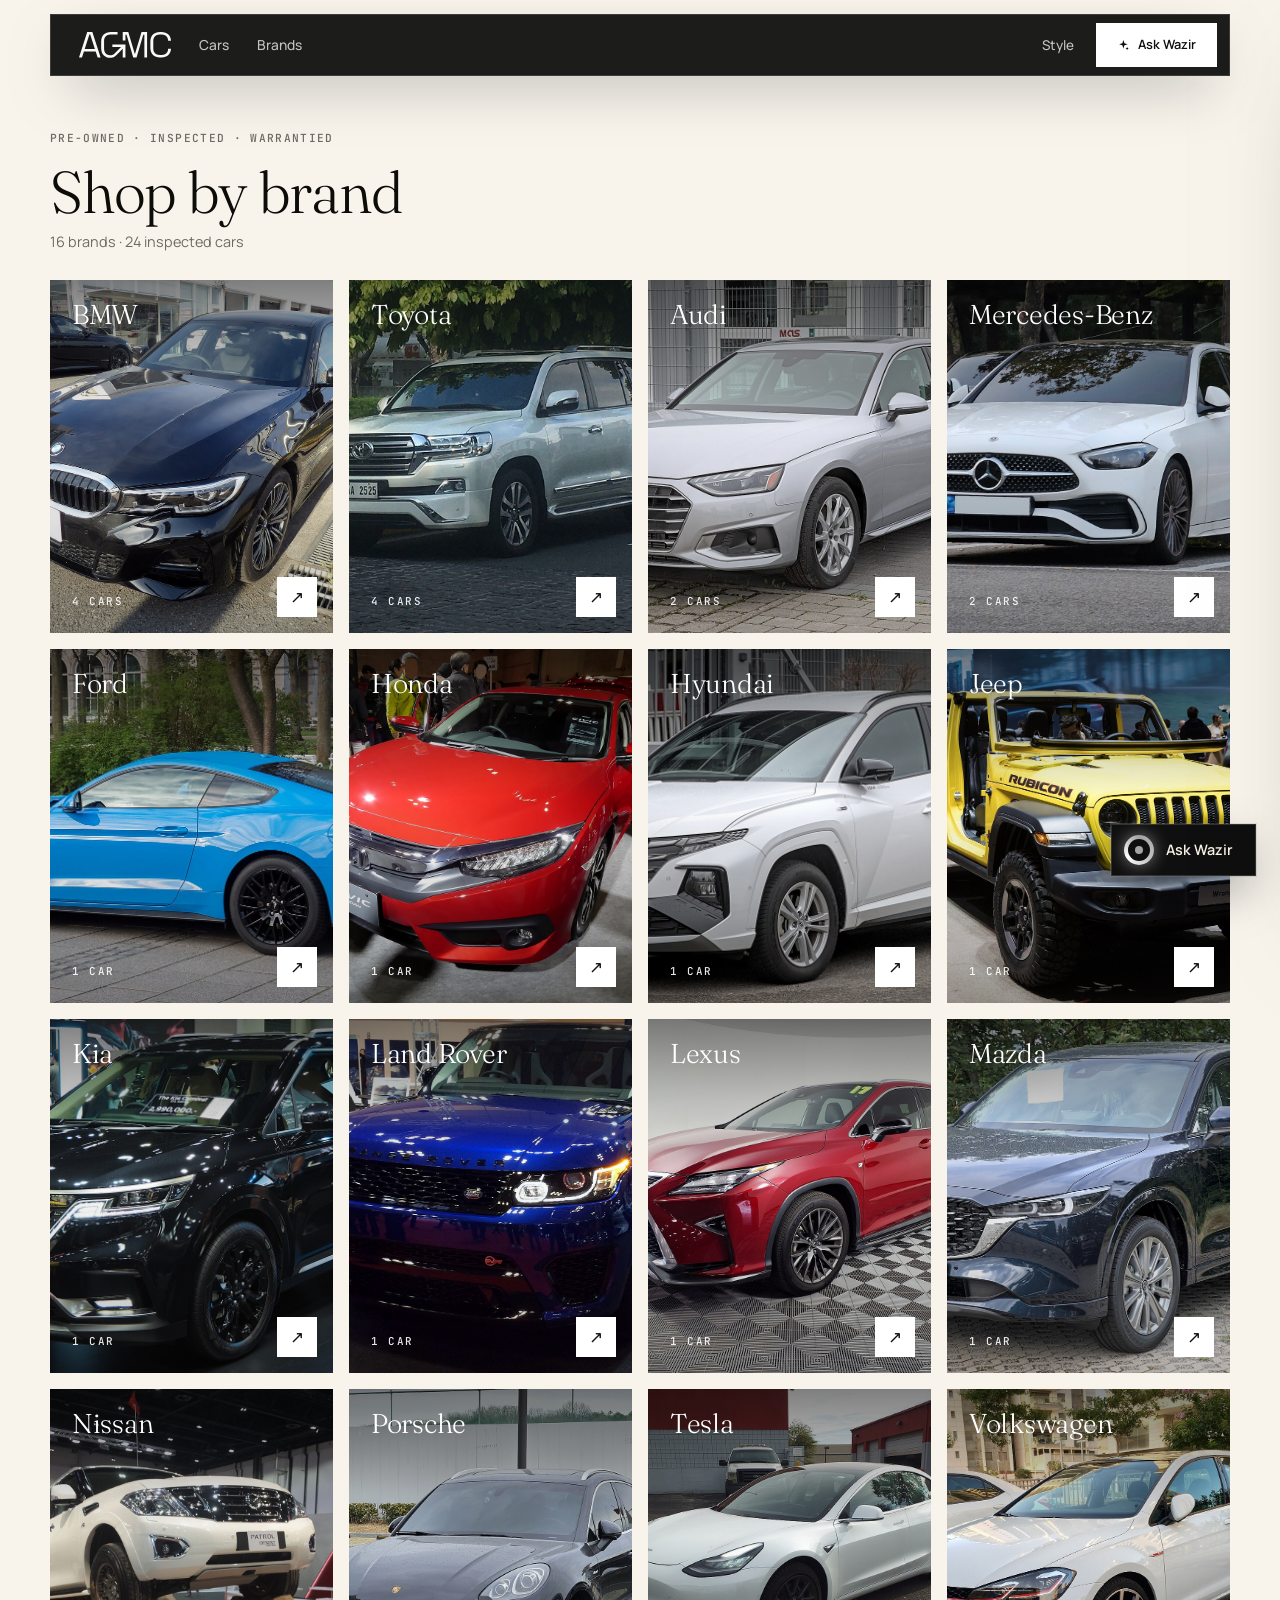
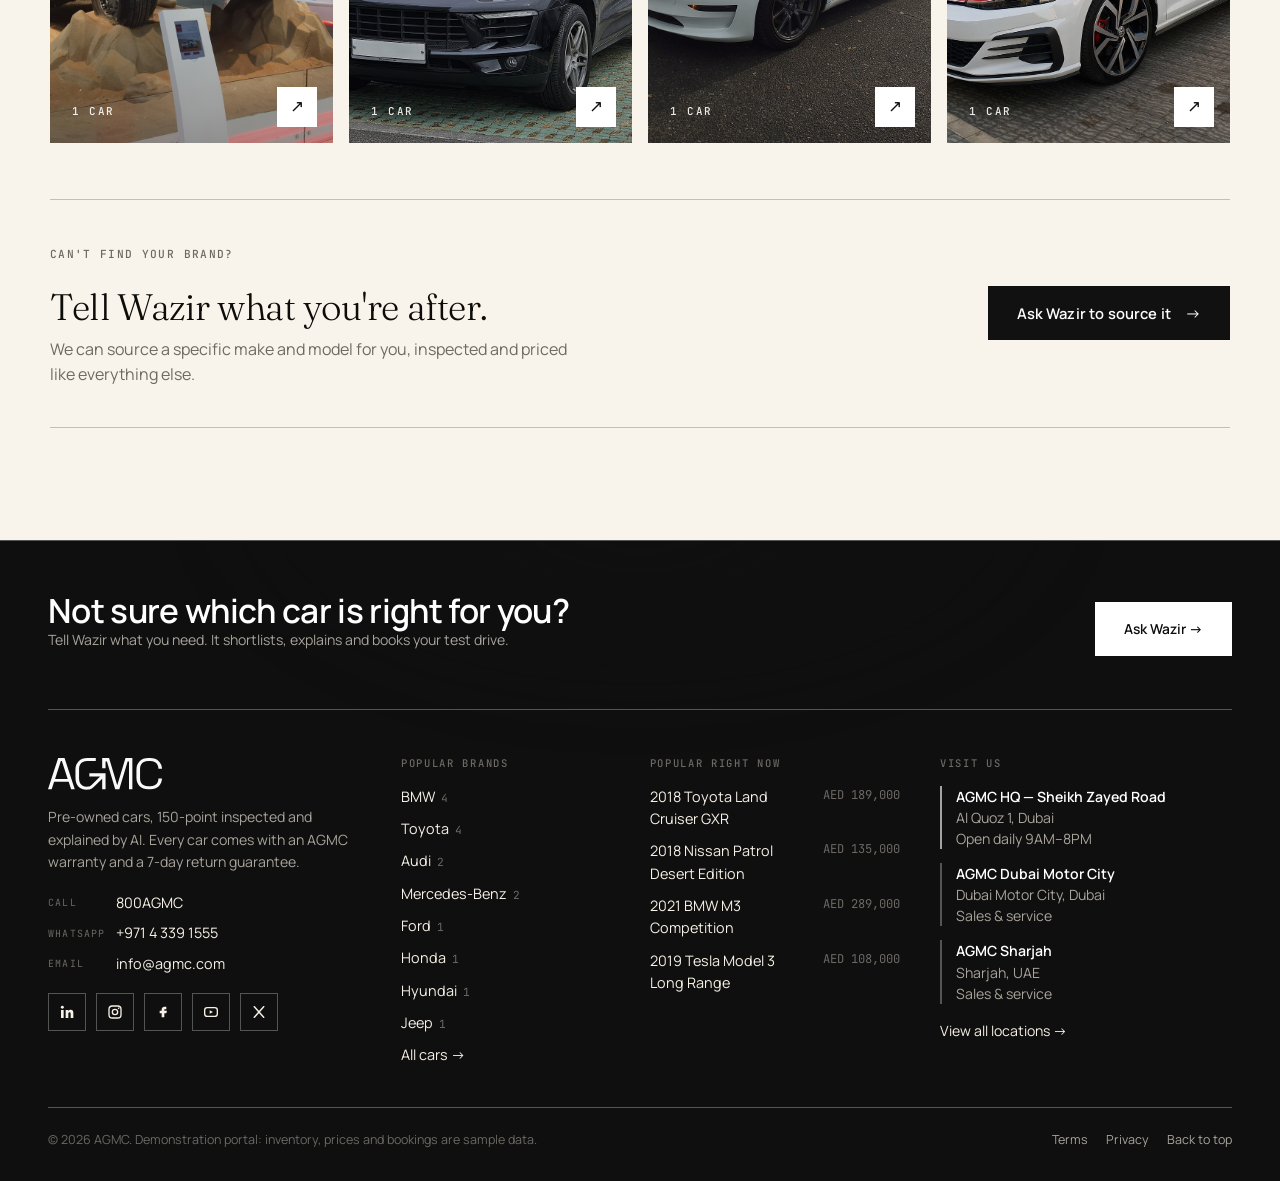
==== site/brand.html @ 9aeb7e2d "AGMC pre-owned car platform: Wazir AI advisor, cars/brands pages, luxury redesign Co-Authored-By: Cl" ====
<!doctype html>
<html lang="en">
<head>
<meta charset="utf-8">
<meta name="viewport" content="width=device-width, initial-scale=1">
<title>Brands — AGMC</title>
<link rel="icon" href="data:image/svg+xml,%3Csvg xmlns=%27http://www.w3.org/2000/svg%27 viewBox=%270 0 32 32%27%3E%3Crect width=%2732%27 height=%2732%27 rx=%278%27 fill=%27%23111111%27/%3E%3Cpath d=%27M16 5l2.2 7.2L25.5 14l-7.3 1.8L16 23l-2.2-7.2L6.5 14l7.3-1.8z%27 fill=%27%23e9e3d6%27/%3E%3C/svg%3E">
<link rel="preconnect" href="https://fonts.googleapis.com">
<link rel="preconnect" href="https://fonts.gstatic.com" crossorigin>
<link href="https://fonts.googleapis.com/css2?family=Cormorant+Garamond:ital,wght@0,500;1,500&family=Fraunces:ital,opsz,wght@0,9..144,300;0,9..144,400;1,9..144,300&family=JetBrains+Mono:wght@400;500&family=Manrope:wght@400;500;600;700;800&display=swap" rel="stylesheet">
<link rel="stylesheet" href="styles.css">
</head>
<body data-page="brand">
<main id="brandPage"></main>
<script src="data.js"></script>
<script src="core.js"></script>
<script src="brand.js"></script>
<script src="agent.js"></script>
</body>
</html>
---- site/styles.css ----
/* AGMC — AI-powered pre-owned platform. Tokens first; the Style studio flips these. */
@property --a { syntax: "<angle>"; inherits: false; initial-value: 0deg; }
:root {
  --sand: #e9e3d6;                                                /* colour 1: warm beige (the page) */
  --accent: #111111;                                              /* colour 2: deep accent (buttons, footer, headings) */
  --ai: #a8a8ad;                                                  /* bright tint of colour 2, derived automatically */
  --ai-2: color-mix(in srgb, var(--ai) 70%, #fff);
  --hi-ink: #fff;                                                 /* text on the tint (set from its brightness) */
  --void: color-mix(in srgb, var(--accent) 90%, #000);            /* deep accent used for the footer and AI surfaces */
  --void-2: color-mix(in srgb, var(--accent) 80%, #fff);
  --void-line: color-mix(in srgb, var(--accent) 72%, #fff);
  --on-void: #f6f1e6; --on-void-2: color-mix(in srgb, var(--sand) 70%, var(--accent)); --on-void-3: color-mix(in srgb, var(--sand) 42%, var(--accent));
  --pos: var(--accent);
  --btn-bg: var(--accent); --btn-ink: #fff;
  --bg: color-mix(in srgb, var(--sand) 34%, #fffdf8); --bg-alt: color-mix(in srgb, var(--sand) 66%, #fffdf8); --surface: color-mix(in srgb, var(--sand) 10%, #fffefb);
  --ink: color-mix(in srgb, var(--accent) 24%, #0c0a07); --muted: color-mix(in srgb, var(--ink) 56%, var(--sand)); --line: color-mix(in srgb, var(--sand) 84%, #000);
  --radius: 14px; --radius-sm: 10px;
  --shadow: 0 1px 2px rgba(40,28,10,.07), 0 22px 44px -24px rgba(40,28,10,.4);
  --font: "Inter", system-ui, sans-serif; --mono: "JetBrains Mono", ui-monospace, Consolas, monospace;
  --font-head: "Inter", system-ui, sans-serif; --head-weight: 600; --head-track: -.035em;
}
[data-mode="dark"] {
  --pos: var(--ai); --btn-bg: var(--ai); --btn-ink: var(--hi-ink);
  --bg: color-mix(in srgb, var(--accent) 12%, #060606); --bg-alt: color-mix(in srgb, var(--accent) 18%, #080808); --surface: color-mix(in srgb, var(--accent) 26%, #0b0b0c);
  --ink: #f1ede4; --muted: color-mix(in srgb, var(--sand) 50%, #77777f); --line: color-mix(in srgb, var(--accent) 50%, #1a1a1e);
  --shadow: 0 1px 2px rgba(0,0,0,.5), 0 22px 44px -24px rgba(0,0,0,.95);
}[data-radius="sharp"] { --radius: 3px; --radius-sm: 2px; }
[data-radius="round"] { --radius: 24px; --radius-sm: 16px; }
[data-font="editorial"] { --font-head: "Cormorant Garamond", Georgia, serif; --head-weight: 500; --head-track: -.01em; }
[data-font="classic"] { --font-head: Georgia, "Times New Roman", serif; --head-weight: 400; --head-track: -.02em; }

* { box-sizing: border-box; }
html { scroll-behavior: smooth; scroll-padding-top: 76px; }
body { margin: 0; font-family: var(--font); color: var(--ink); background: var(--bg); line-height: 1.55; -webkit-font-smoothing: antialiased; transition: background .3s, color .3s; }
h1, h2, h3, h4 { font-family: var(--font-head); font-weight: var(--head-weight); letter-spacing: var(--head-track); line-height: 1.08; margin: 0 0 .4em; font-variant-numeric: lining-nums; }
h1 { font-size: clamp(2.5rem, 5.6vw, 4.6rem); } h2 { font-size: clamp(1.8rem, 3.2vw, 2.7rem); } h3 { font-size: 1.15rem; }
p { margin: 0 0 1em; } a { color: inherit; text-decoration: none; } button, input, select, textarea { font: inherit; color: inherit; }
.wrap { max-width: 1240px; margin: 0 auto; padding: 0 28px; }
.muted { color: var(--muted); } .tiny { font-size: .75rem; color: var(--muted); } [hidden] { display: none !important; }
.sr-only { position: absolute; width: 1px; height: 1px; overflow: hidden; clip: rect(0 0 0 0); white-space: nowrap; }
.kicker { display: inline-flex; align-items: center; gap: 8px; font-family: var(--mono); font-size: .7rem; font-weight: 500; letter-spacing: .12em; text-transform: uppercase; color: var(--muted); margin-bottom: 14px; }
.spark-ico { width: 1em; height: 1em; display: inline-block; vertical-align: -.12em; }

/* ---------- buttons ---------- */
.btn { display: inline-flex; align-items: center; justify-content: center; gap: 8px; border: 1px solid transparent; border-radius: var(--radius-sm); padding: 13px 22px; font-size: .86rem; font-weight: 600; cursor: pointer; transition: .2s; white-space: nowrap; background: var(--surface); }
.btn.sm { padding: 9px 15px; font-size: .8rem; } .btn.block { width: 100%; }
.btn.solid { background: var(--btn-bg); color: var(--btn-ink); } .btn.solid:hover { filter: brightness(1.12); transform: translateY(-1px); }
.btn.line { border-color: var(--line); background: transparent; } .btn.line:hover { border-color: var(--ink); }
.btn:disabled { opacity: .5; cursor: not-allowed; }
.tbtn { background: none; border: 0; padding: 8px 4px; font-size: .84rem; font-weight: 500; cursor: pointer; color: var(--muted); white-space: nowrap; } .tbtn:hover { color: var(--ink); }
.tbtn.dark { color: var(--ink); text-decoration: underline; text-underline-offset: 4px; }
.link { background: none; border: 0; padding: 0; cursor: pointer; text-decoration: underline; text-underline-offset: 3px; }
.pill { background: var(--btn-bg); color: var(--btn-ink); font-size: .65rem; padding: 1px 7px; margin-left: 6px; border-radius: 99px; }

/* ---------- top bar ---------- */
.topbar { position: sticky; top: 0; z-index: 40; background: color-mix(in srgb, var(--bg) 82%, transparent); backdrop-filter: blur(16px) saturate(1.3); border-bottom: 1px solid color-mix(in srgb, var(--line) 80%, transparent); }
.bar { display: flex; align-items: center; gap: 36px; height: 68px; }
.logo { display: flex; align-items: center; gap: 10px; }
.logo-mark { display: grid; place-items: center; width: 34px; height: 34px; border-radius: 11px; background: var(--accent); color: var(--ai); box-shadow: 0 0 0 1px color-mix(in srgb, var(--ai) 30%, transparent), 0 6px 18px -6px var(--ai); font-size: 18px; }
.logo-name { font-weight: 700; font-size: 1.28rem; letter-spacing: .14em; }
.nav { display: flex; gap: 28px; flex: 1; font-size: .86rem; font-weight: 500; color: var(--muted); } .nav a:hover { color: var(--ink); }
.bar-actions { display: flex; gap: 18px; align-items: center; }

/* ---------- hero (aurora + command bar) ---------- */
.hero { position: relative; overflow: hidden; background: var(--void); color: var(--on-void); padding: 86px 0 46px; isolation: isolate; }
.hero::before { content: ""; position: absolute; inset: -25%; z-index: -2; filter: blur(46px); animation: drift 22s ease-in-out infinite alternate;
  background: radial-gradient(38% 48% at 16% 22%, color-mix(in srgb, var(--ai) 38%, transparent), transparent 62%), radial-gradient(34% 44% at 84% 8%, color-mix(in srgb, var(--accent) 60%, var(--ai)), transparent 66%), radial-gradient(42% 58% at 64% 96%, color-mix(in srgb, var(--accent) 50%, var(--ai)), transparent 62%); }
.hero::after { content: ""; position: absolute; inset: 0; z-index: -1; background-image: radial-gradient(rgba(255,255,255,.14) 1px, transparent 1px); background-size: 28px 28px; -webkit-mask-image: radial-gradient(ellipse at 50% 40%, #000 25%, transparent 75%); mask-image: radial-gradient(ellipse at 50% 40%, #000 25%, transparent 75%); }
@keyframes drift { to { transform: translate3d(3%, 4%, 0) scale(1.06); } }
.live { display: inline-flex; align-items: center; gap: 10px; padding: 7px 14px 7px 12px; border-radius: 99px; border: 1px solid rgba(255,255,255,.14); background: rgba(255,255,255,.05); font-family: var(--mono); font-size: .72rem; letter-spacing: .06em; color: rgba(232,240,233,.8); backdrop-filter: blur(8px); }
.live i { width: 8px; height: 8px; border-radius: 50%; background: var(--ai); box-shadow: 0 0 0 0 var(--ai); animation: ping 2s infinite; }
@keyframes ping { 70% { box-shadow: 0 0 0 9px transparent; } }
.hero h1 { margin: 22px auto 18px; max-width: 900px; } .grad { background: linear-gradient(95deg, #fff 10%, var(--ai) 55%, var(--ai-2)); -webkit-background-clip: text; background-clip: text; color: transparent; font-style: normal; }
.hero .lead { font-size: 1.1rem; color: rgba(232,240,233,.7); max-width: 580px; margin: 0 auto 34px; text-align: center; }
.hero-in { text-align: center; }
.cmd { position: relative; max-width: 720px; margin: 0 auto; border-radius: 20px; padding: 1.5px; background: conic-gradient(from var(--a), rgba(255,255,255,.08) 0%, var(--ai) 12%, var(--ai-2) 22%, rgba(255,255,255,.08) 38%); animation: spin 7s linear infinite; box-shadow: 0 20px 70px -20px color-mix(in srgb, var(--ai) 55%, transparent); }
@keyframes spin { to { --a: 360deg; } }
.cmd form { display: flex; align-items: center; gap: 10px; border-radius: 19px; background: rgba(3,5,11,.94); padding: 10px 10px 10px 20px; }
.cmd .spark-ico { color: var(--ai); font-size: 1.2rem; flex: none; }
.cmd input { flex: 1; min-width: 0; border: 0; outline: 0; background: none; color: var(--on-void); font-size: 1.05rem; padding: 12px 0; } .cmd input::placeholder { color: rgba(232,240,233,.42); }
.cmd .btn.solid { background: linear-gradient(135deg, var(--ai), var(--ai-2)); color: var(--hi-ink); border-radius: 13px; padding: 13px 24px; }
.try { display: flex; flex-wrap: wrap; justify-content: center; gap: 8px; margin: 22px auto 0; max-width: 780px; }
.try button { font-family: var(--mono); font-size: .72rem; border: 1px solid rgba(255,255,255,.13); background: rgba(255,255,255,.04); color: rgba(232,240,233,.75); border-radius: 99px; padding: 8px 14px; cursor: pointer; transition: .2s; }
.try button:hover { border-color: var(--ai); color: #fff; background: rgba(255,255,255,.09); }
.trust { display: grid; grid-template-columns: repeat(4, 1fr); gap: 14px; margin-top: 58px; }
.trust div { border: 1px solid rgba(255,255,255,.1); background: rgba(255,255,255,.04); backdrop-filter: blur(10px); border-radius: var(--radius); padding: 18px 20px; text-align: left; }
.trust b { display: block; font-size: 1.5rem; font-weight: 600; letter-spacing: -.03em; line-height: 1.1; } .trust span { font-size: .78rem; color: rgba(232,240,233,.6); }

/* ---------- sections ---------- */
.section { padding: 88px 0; } .section.alt { background: var(--bg-alt); }
.sec-head { display: flex; justify-content: space-between; align-items: flex-end; margin-bottom: 30px; gap: 20px; } .sec-head h2 { margin: 0; }
.count { font-family: var(--mono); font-size: .76rem; color: var(--muted); }
.filters { border: 1px solid var(--line); background: var(--surface); border-radius: var(--radius); padding: 16px 18px; margin-bottom: 20px; display: grid; gap: 14px; }
.chips { display: flex; flex-wrap: wrap; gap: 8px; }
.chipbtn { font-size: .82rem; font-weight: 500; border: 1px solid var(--line); background: transparent; border-radius: 99px; padding: 7px 14px; cursor: pointer; color: var(--muted); transition: .15s; } .chipbtn:hover { border-color: var(--ink); color: var(--ink); }
.chipbtn.on { background: var(--btn-bg); border-color: var(--btn-bg); color: var(--btn-ink); }
.f-row { display: flex; flex-wrap: wrap; gap: 16px; align-items: end; }
.f-row label { display: flex; flex-direction: column; font-family: var(--mono); font-size: .62rem; letter-spacing: .12em; text-transform: uppercase; color: var(--muted); gap: 4px; }
.f-row select, .f-row input, .m-form input, .m-form select { border: 0; border-bottom: 1px solid var(--line); background: transparent; padding: 7px 0; font-family: var(--font); font-size: .92rem; letter-spacing: 0; text-transform: none; color: var(--ink); border-radius: 0; min-width: 0; }
.f-row select option, .m-form select option { background: var(--surface); }
.f-row input:focus, .f-row select:focus, .m-form input:focus, .m-form select:focus { outline: 0; border-color: var(--ink); } .f-search { flex: 1 1 200px; }
.ai-banner { display: flex; justify-content: space-between; align-items: center; gap: 12px; border: 1px solid color-mix(in srgb, var(--ai) 45%, var(--line)); background: color-mix(in srgb, var(--ai) 10%, var(--surface)); border-radius: var(--radius); padding: 12px 18px; margin-bottom: 20px; font-size: .88rem; }
.ai-banner .spark-ico { color: var(--accent); } [data-mode="dark"] .ai-banner .spark-ico { color: var(--ai); }
.empty { text-align: center; padding: 60px 0; color: var(--muted); }

/* ---------- cards ---------- */
.grid { display: grid; grid-template-columns: repeat(auto-fill, minmax(330px, 1fr)); gap: 26px; }
.car { position: relative; background: var(--surface); border: 1px solid var(--line); border-radius: var(--radius); overflow: hidden; display: flex; flex-direction: column; transition: transform .35s, box-shadow .35s, border-color .35s; }
.car:hover { transform: translateY(-6px); box-shadow: var(--shadow), 0 0 0 1px color-mix(in srgb, var(--ai) 60%, transparent), 0 24px 60px -28px var(--ai); border-color: transparent; }
.car.flash { animation: flash 1.8s; } @keyframes flash { 0%,55% { box-shadow: 0 0 0 3px var(--ai); } 100% { box-shadow: 0 0 0 0 transparent; } }
.car-img { position: relative; }
.car-img::after { content: ""; position: absolute; inset: 0; z-index: 1; pointer-events: none; background: linear-gradient(180deg, rgba(3,5,11,.38) 0%, transparent 28%, transparent 48%, rgba(3,5,11,.92) 100%); }
.car-over { position: absolute; z-index: 2; left: 20px; right: 20px; bottom: 16px; color: #fff; } .car-over .make { color: rgba(255,255,255,.72); } .car-over h3 { color: #fff; margin: 3px 0 0; font-size: 1.45rem; text-shadow: 0 2px 14px rgba(3,5,11,.45); }
.photo { position: relative; aspect-ratio: 4 / 3; overflow: hidden; background: linear-gradient(160deg, color-mix(in srgb, var(--bg-alt) 70%, var(--surface)), var(--bg-alt)); }
.photo img { position: absolute; inset: 0; width: 100%; height: 100%; object-fit: cover; display: block; transition: transform .7s cubic-bezier(.2,.8,.2,1); } .car:hover .photo img { transform: scale(1.07); }
.ph { position: absolute; inset: 0; display: flex; flex-direction: column; align-items: center; justify-content: center; text-align: center; padding: 0 16px; }
.ph-brand { font-family: var(--mono); font-size: .62rem; letter-spacing: .3em; text-transform: uppercase; color: var(--muted); } .ph-series { font-family: var(--font-head); font-weight: var(--head-weight); font-size: 1.7rem; letter-spacing: var(--head-track); }
.chip { position: absolute; z-index: 3; top: 14px; font-family: var(--mono); font-size: .64rem; font-weight: 500; letter-spacing: .05em; padding: 6px 11px; border-radius: 99px; background: rgba(3,5,11,.62); color: var(--on-void); backdrop-filter: blur(10px); border: 1px solid rgba(255,255,255,.16); display: inline-flex; align-items: center; gap: 7px; }
.chip.deal { left: 14px; } .chip.deal i { width: 7px; height: 7px; border-radius: 50%; background: rgba(255,255,255,.45); }
.chip.deal.great i, .chip.deal.good i { background: var(--ai); box-shadow: 0 0 10px var(--ai); } .chip.deal.good i { box-shadow: none; } .chip.deal.fair i { background: rgba(255,255,255,.7); } .chip.deal.high i { background: transparent; border: 1.5px solid rgba(255,255,255,.55); }
.chip.match { right: 14px; background: var(--ai); color: var(--hi-ink); border: 0; font-weight: 600; } .chip.res { right: 14px; background: #fff; color: var(--void); border: 0; font-weight: 600; }
.make { font-family: var(--mono); font-size: .66rem; letter-spacing: .14em; text-transform: uppercase; color: var(--muted); }
.car-stats { display: grid; grid-template-columns: repeat(3, 1fr); border-bottom: 1px solid var(--line); }
.car-stats div { padding: 14px 6px 12px; text-align: center; } .car-stats div + div { border-left: 1px solid var(--line); }
.car-stats b { display: block; font-size: .98rem; font-weight: 600; letter-spacing: -.01em; } .car-stats span { font-family: var(--mono); font-size: .58rem; letter-spacing: .14em; text-transform: uppercase; color: var(--muted); }
.car-foot { display: flex; align-items: center; justify-content: space-between; gap: 12px; padding: 16px 20px 18px; }
.price { font-weight: 650; font-size: 1.35rem; letter-spacing: -.025em; line-height: 1.1; } .price small { display: block; font-family: var(--mono); font-weight: 400; font-size: .66rem; letter-spacing: 0; color: var(--muted); margin-top: 4px; }
.go { width: 42px; height: 42px; border-radius: 50%; display: grid; place-items: center; border: 1px solid var(--line); font-size: 1.05rem; transition: .3s; flex: none; } .car:hover .go { background: var(--ai); color: var(--hi-ink); border-color: var(--ai); transform: translateX(3px); }
/* ---------- how it works ---------- */
.steps { display: grid; grid-template-columns: repeat(4, 1fr); gap: 18px; }
.step { background: var(--surface); border: 1px solid var(--line); border-radius: var(--radius); padding: 24px; position: relative; overflow: hidden; }
.step i { font-family: var(--mono); font-style: normal; font-size: .78rem; color: var(--accent); background: color-mix(in srgb, var(--ai) 22%, transparent); border-radius: 8px; padding: 4px 9px; display: inline-block; margin-bottom: 16px; } [data-mode="dark"] .step i { color: var(--ai); }
.step p { color: var(--muted); font-size: .9rem; margin: 0; }

.footer { position: relative; background: var(--void); color: var(--on-void); padding: 0; overflow: hidden; border-top: 1px solid var(--void-line); }
.footer::before { content: ""; position: absolute; left: 50%; top: -240px; width: 900px; height: 420px; transform: translateX(-50%); background: radial-gradient(closest-side, color-mix(in srgb, var(--accent) 80%, transparent), transparent); filter: blur(30px); opacity: .7; pointer-events: none; }
.foot-cta { position: relative; display: flex; align-items: center; justify-content: space-between; gap: 24px; flex-wrap: wrap; padding: 52px 0 44px; border-bottom: 1px solid var(--void-line); }
.foot-cta h3 { margin: 0; font-size: clamp(1.5rem, 2.6vw, 2.1rem); color: #fff; } .foot-cta p { margin: 8px 0 0; color: var(--on-void-2); font-size: .95rem; }
.foot-cta .btn.solid { background: var(--ai); color: var(--hi-ink); padding: 15px 28px; }
.foot-grid { position: relative; display: grid; grid-template-columns: 1.5fr 1fr 1.2fr 1.4fr; gap: 40px; padding: 48px 0 40px; }
.footer h4 { font-family: var(--mono); font-size: .66rem; letter-spacing: .16em; text-transform: uppercase; color: var(--on-void-3); margin: 0 0 16px; font-weight: 500; }
.footer .logo-name { color: #fff; } .footer p { margin: 0 0 14px; color: var(--on-void-2); font-size: .88rem; line-height: 1.6; }
.footer a { color: var(--on-void); transition: color .2s; } .footer a:hover { color: var(--ai); }
.foot-list { list-style: none; margin: 0; padding: 0; display: grid; gap: 10px; font-size: .9rem; } .foot-list small { color: var(--on-void-3); font-family: var(--mono); font-size: .7rem; margin-left: 6px; }
.foot-list .pc { display: flex; justify-content: space-between; gap: 12px; } .foot-list .pc span { color: var(--on-void-3); font-family: var(--mono); font-size: .76rem; white-space: nowrap; }
.contact { display: grid; gap: 8px; font-size: .9rem; margin: 18px 0; } .contact a { display: inline-flex; gap: 10px; align-items: center; } .contact i { font-style: normal; font-family: var(--mono); font-size: .62rem; letter-spacing: .12em; color: var(--on-void-3); width: 58px; }
.social { display: flex; gap: 10px; } .social a { width: 38px; height: 38px; border-radius: 50%; border: 1px solid var(--void-line); display: grid; place-items: center; transition: .25s; } .social a:hover { background: var(--ai); border-color: var(--ai); color: var(--hi-ink); transform: translateY(-2px); } .social svg { width: 16px; height: 16px; fill: currentColor; }
.loc { display: grid; gap: 14px; } .loc div { padding-left: 14px; border-left: 2px solid var(--void-line); font-size: .88rem; line-height: 1.5; } .loc div:first-child { border-color: var(--ai); } .loc b { display: block; color: #fff; font-weight: 600; } .loc span { color: var(--on-void-2); }
.foot-bar { position: relative; display: flex; justify-content: space-between; gap: 20px; flex-wrap: wrap; padding: 22px 0 32px; border-top: 1px solid var(--void-line); font-size: .78rem; color: var(--on-void-3); } .foot-bar a { color: var(--on-void-2); margin-left: 18px; } .foot-bar .link { color: var(--on-void-2); }
/* ---------- modal / drawers ---------- */
.overlay { position: fixed; inset: 0; background: rgba(3,5,11,.66); z-index: 90; display: grid; place-items: center; padding: 20px; overflow: auto; backdrop-filter: blur(4px); }
.modal { background: var(--surface); border-radius: var(--radius); width: min(620px, 100%); box-shadow: 0 40px 100px rgba(3,5,11,.5); position: relative; max-height: 90vh; overflow: auto; } .modal-pad { padding: 34px; }
.x { position: absolute; top: 14px; right: 14px; border: 0; background: transparent; width: 34px; height: 34px; cursor: pointer; font-size: 1.5rem; line-height: 1; color: var(--ink); z-index: 2; border-radius: 10px; } .x:hover { background: var(--bg-alt); }
.drawer, .stylepanel { position: fixed; top: 0; right: 0; bottom: 0; width: min(410px, 100%); background: var(--surface); z-index: 70; box-shadow: -30px 0 80px rgba(3,5,11,.25); border-left: 1px solid var(--line); overflow: auto; padding: 30px; animation: slide .25s ease-out; }
@keyframes slide { from { transform: translateX(30px); opacity: 0; } }
.drawer-head { display: flex; justify-content: space-between; align-items: center; margin-bottom: 22px; position: relative; } .drawer-head h3 { margin: 0; font-size: 1.5rem; } .drawer-head .x { position: static; }
.act { border-top: 1px solid var(--line); padding: 15px 0; font-size: .9rem; } .act b { display: block; font-weight: 600; } .act a:hover { text-decoration: underline; }
.act .ref { font-family: var(--mono); font-size: .64rem; letter-spacing: .12em; color: var(--muted); } .act .cancel { margin-top: 6px; font-size: .78rem; color: var(--muted); }
.sp-body h4 { margin: 26px 0 12px; font-family: var(--mono); font-size: .66rem; text-transform: uppercase; letter-spacing: .14em; color: var(--muted); font-weight: 500; }
.swatches { display: flex; gap: 12px; flex-wrap: wrap; align-items: center; }
.sw { width: 32px; height: 32px; border-radius: 50%; border: 0; box-shadow: 0 0 0 1px var(--line); cursor: pointer; outline: 2px solid transparent; outline-offset: 3px; } .sw.on { outline-color: var(--ink); }
#spColor { width: 32px; height: 32px; border: 0; padding: 0; background: none; cursor: pointer; }
.seg { display: flex; flex-wrap: wrap; gap: 8px; } .seg button { border: 1px solid var(--line); background: transparent; border-radius: var(--radius-sm); padding: 8px 14px; font-size: .8rem; cursor: pointer; } .seg button.on { background: var(--btn-bg); border-color: var(--btn-bg); color: var(--btn-ink); }
#spReset { margin-top: 34px; }
.toast { position: fixed; bottom: 96px; left: 50%; transform: translateX(-50%); background: var(--void); color: var(--on-void); padding: 12px 22px; z-index: 120; font-size: .85rem; border: 1px solid var(--void-line); border-radius: 99px; }

/* ---------- car page ---------- */
.crumbs { padding: 26px 0 18px; font-size: .84rem; color: var(--muted); } .crumbs a:hover { color: var(--ink); } .crumbs span { margin: 0 8px; opacity: .5; }
.cp { display: grid; grid-template-columns: minmax(0, 1.55fr) minmax(330px, 1fr); gap: 36px; align-items: start; padding-bottom: 64px; }
.cp-hero { border-radius: var(--radius); overflow: hidden; border: 1px solid var(--line); } .cp-hero .photo { aspect-ratio: 16 / 10; } .cp-hero .ph-series { font-size: 3rem; }
.credit { font-size: .68rem; color: var(--muted); padding: 8px 2px 0; } .credit a { text-decoration: underline; text-underline-offset: 2px; }
.cp-aside { position: sticky; top: 88px; display: grid; gap: 16px; }
.panel { border: 1px solid var(--line); background: var(--surface); border-radius: var(--radius); padding: 22px; }
.cp-title { margin: 6px 0 4px; font-size: clamp(1.8rem, 3vw, 2.4rem); } .cp-price { font-size: 2rem; font-weight: 600; letter-spacing: -.03em; margin: 12px 0 2px; } .cp-mo { font-family: var(--mono); font-size: .76rem; color: var(--muted); }
.gauge { margin: 18px 0 4px; } .gauge-bar { position: relative; height: 8px; border-radius: 99px; background: linear-gradient(90deg, var(--ai), color-mix(in srgb, var(--ai) 30%, var(--muted)) 55%, var(--muted)); } .gauge-dot { position: absolute; top: 50%; width: 16px; height: 16px; border-radius: 50%; background: var(--surface); border: 3px solid var(--ink); transform: translate(-50%, -50%); }
.gauge-txt { display: flex; justify-content: space-between; font-size: .72rem; color: var(--muted); margin-top: 8px; font-family: var(--mono); } .gauge-note { font-size: .84rem; margin-top: 10px; }
.keyfacts { display: grid; grid-template-columns: 1fr 1fr 1fr; border-top: 1px solid var(--line); margin-top: 16px; } .keyfacts div { padding: 12px 8px 4px 0; font-family: var(--mono); font-size: .6rem; letter-spacing: .1em; text-transform: uppercase; color: var(--muted); } .keyfacts b { display: block; font-family: var(--font); font-size: .95rem; color: var(--ink); letter-spacing: 0; text-transform: none; font-weight: 600; }
.cta { display: grid; gap: 10px; margin-top: 18px; } .cta .row { display: grid; grid-template-columns: 1fr 1fr; gap: 10px; }
.m-form { display: grid; gap: 14px; margin-top: 16px; padding-top: 16px; border-top: 1px solid var(--line); } .m-form label { display: grid; gap: 2px; font-family: var(--mono); font-size: .62rem; letter-spacing: .12em; text-transform: uppercase; color: var(--muted); } .m-form .row { display: grid; grid-template-columns: 1fr 1fr; gap: 16px; } .m-form h4 { margin: 0; font-size: 1.15rem; }
.success { text-align: center; padding: 18px 0 6px; } .success .tick { width: 46px; height: 46px; border: 1px solid var(--ink); border-radius: 50%; display: grid; place-items: center; margin: 0 auto 14px; font-size: 1.1rem; }
.take { position: relative; border-radius: var(--radius); padding: 1.5px; background: conic-gradient(from var(--a), var(--line) 0%, var(--ai) 14%, var(--ai-2) 26%, var(--line) 42%); animation: spin 9s linear infinite; margin-top: 30px; }
.take-in { background: var(--surface); border-radius: calc(var(--radius) - 1px); padding: 26px 28px; } .take h3 { display: flex; align-items: center; gap: 10px; font-size: 1.15rem; margin-bottom: 10px; } .take h3 .spark-ico { color: var(--accent); } [data-mode="dark"] .take h3 .spark-ico { color: var(--ai); }
.take p { color: var(--ink); margin-bottom: 14px; } .take-cols { display: grid; grid-template-columns: 1fr 1fr; gap: 24px; } .take h4 { font-family: var(--mono); font-size: .66rem; letter-spacing: .14em; text-transform: uppercase; color: var(--muted); margin: 0 0 8px; font-weight: 500; }
.take ul { margin: 0; padding: 0; list-style: none; display: grid; gap: 7px; font-size: .9rem; } .take li { display: flex; gap: 9px; } .take li::before { content: "+"; font-family: var(--mono); color: var(--pos); flex: none; } .take .warn li::before { content: "!"; color: var(--muted); }
.take .ask { display: flex; flex-wrap: wrap; gap: 8px; margin-top: 18px; padding-top: 18px; border-top: 1px solid var(--line); }
.sec { margin-top: 38px; } .sec > h2 { font-size: 1.5rem; margin-bottom: 14px; }
.specs-grid { display: grid; grid-template-columns: 1fr 1fr; gap: 18px; } .spec-card { border: 1px solid var(--line); background: var(--surface); border-radius: var(--radius); padding: 6px 22px 10px; }
.spec-card h3 { font-family: var(--mono); font-size: .68rem; letter-spacing: .14em; text-transform: uppercase; color: var(--muted); font-weight: 500; padding: 16px 0 8px; margin: 0; }
.spec-card dl { display: grid; grid-template-columns: auto 1fr; gap: 0; margin: 0; } .spec-card dt, .spec-card dd { padding: 10px 0; border-top: 1px solid var(--line); font-size: .9rem; } .spec-card dt { color: var(--muted); padding-right: 16px; } .spec-card dd { margin: 0; text-align: right; font-weight: 500; }
.feat { display: flex; flex-wrap: wrap; gap: 8px; } .feat span { border: 1px solid var(--line); background: var(--surface); border-radius: 99px; padding: 7px 14px; font-size: .84rem; }
.similar { padding: 20px 0 80px; }

/* ---------- Wazir (AI advisor panel) ---------- */
.wz-fab { position: fixed; right: 24px; bottom: 24px; z-index: 60; display: flex; align-items: center; gap: 12px; border: 1px solid rgba(255,255,255,.14); background: var(--void); color: var(--on-void); border-radius: 99px; padding: 10px 22px 10px 12px; font-weight: 600; font-size: .9rem; cursor: pointer; box-shadow: 0 18px 50px -12px rgba(3,5,11,.6), 0 0 0 1px color-mix(in srgb, var(--ai) 25%, transparent); transition: .25s; }
.wz-fab:hover { transform: translateY(-2px); box-shadow: 0 22px 60px -12px color-mix(in srgb, var(--ai) 50%, black); }
.orb { position: relative; width: 30px; height: 30px; border-radius: 50%; flex: none; background: conic-gradient(from var(--a), var(--ai), var(--ai-2), #fff, var(--ai)); animation: spin 5s linear infinite; box-shadow: 0 0 18px -2px var(--ai); }
.orb::after { content: ""; position: absolute; inset: 4px; border-radius: 50%; background: var(--void); } .orb::before { content: ""; position: absolute; inset: 11px; border-radius: 50%; background: var(--ai); z-index: 1; filter: blur(.5px); animation: breathe 2.6s ease-in-out infinite; } @keyframes breathe { 50% { transform: scale(1.5); opacity: .6; } }
.wz { position: fixed; top: 12px; right: 12px; bottom: 12px; width: min(448px, calc(100vw - 24px)); z-index: 80; display: flex; flex-direction: column; background: color-mix(in srgb, var(--surface) 96%, transparent); border: 1px solid var(--line); border-radius: 24px; box-shadow: 0 40px 120px -30px rgba(3,5,11,.6); transform: translateX(115%); transition: transform .4s cubic-bezier(.2,.8,.2,1); overflow: hidden; backdrop-filter: blur(24px); }
.wz.open { transform: none; } .wz.wide { width: min(760px, calc(100vw - 24px)); }
.wz-head { position: relative; display: flex; align-items: center; gap: 12px; padding: 16px 16px 14px 18px; border-bottom: 1px solid var(--line); background: radial-gradient(120% 140% at 0% 0%, color-mix(in srgb, var(--ai) 20%, transparent), transparent 60%); }
.wz-head .orb { width: 38px; height: 38px; } .wz-head .orb::after { background: var(--surface); inset: 5px; } .wz-head .orb::before { inset: 14px; }
.wz-who { flex: 1; line-height: 1.25; } .wz-who b { font-size: 1.05rem; font-weight: 650; letter-spacing: -.02em; display: block; } .wz-who span { font-family: var(--mono); font-size: .66rem; color: var(--muted); display: flex; align-items: center; gap: 6px; }
.wz-dot { width: 7px; height: 7px; border-radius: 50%; background: #d4a72c; } .wz-dot.ok { background: #22c55e; box-shadow: 0 0 8px #22c55e; } .wz-dot.bad { background: #ef4444; }
.wz-ib { border: 0; background: transparent; width: 32px; height: 32px; border-radius: 10px; cursor: pointer; font-size: 1rem; color: var(--muted); } .wz-ib:hover { background: var(--bg-alt); color: var(--ink); }
.wz-scroll { flex: 1; overflow-y: auto; padding: 20px 18px 8px; display: flex; flex-direction: column; gap: 16px; scroll-behavior: smooth; }
.wz-welcome { text-align: left; padding: 8px 2px 4px; } .wz-welcome h2 { font-size: 1.75rem; margin: 14px 0 8px; } .wz-welcome p { color: var(--muted); font-size: .92rem; }
.wz-prompts { display: grid; grid-template-columns: 1fr 1fr; gap: 10px; margin-top: 18px; }
.wz-prompts button { text-align: left; border: 1px solid var(--line); background: var(--surface); border-radius: 14px; padding: 13px 14px; font-size: .84rem; line-height: 1.35; cursor: pointer; transition: .2s; display: grid; gap: 6px; } .wz-prompts button:hover { border-color: var(--ai); transform: translateY(-2px); box-shadow: 0 10px 30px -14px color-mix(in srgb, var(--ai) 70%, transparent); }
.wz-prompts button small { font-family: var(--mono); font-size: .62rem; letter-spacing: .08em; text-transform: uppercase; color: var(--muted); }
.wz-m { display: flex; gap: 10px; max-width: 100%; } .wz-m.user { justify-content: flex-end; }
.wz-ava { width: 26px; height: 26px; border-radius: 50%; flex: none; margin-top: 2px; background: conic-gradient(var(--ai), var(--ai-2), var(--ai)); display: grid; place-items: center; } .wz-ava::after { content: ""; width: 14px; height: 14px; border-radius: 50%; background: var(--surface); }
.wz-t { font-size: .93rem; line-height: 1.6; white-space: pre-wrap; word-wrap: break-word; min-width: 0; } .wz-m.bot .wz-t { padding-top: 2px; }
.wz-m.user .wz-t { background: var(--btn-bg); color: var(--btn-ink); border-radius: 18px 18px 4px 18px; padding: 10px 15px; max-width: 86%; }
.wz-m.err .wz-t { color: #b42318; background: color-mix(in srgb, #ef4444 10%, transparent); border: 1px solid color-mix(in srgb, #ef4444 35%, transparent); border-radius: 12px; padding: 10px 14px; font-size: .86rem; }
.wz-step { display: flex; align-items: center; gap: 10px; font-family: var(--mono); font-size: .7rem; color: var(--muted); padding-left: 36px; letter-spacing: .01em; }
.wz-step .st { width: 14px; height: 14px; flex: none; border-radius: 50%; border: 2px solid var(--line); border-top-color: var(--ai); animation: rot .7s linear infinite; } .wz-step.done .st { animation: none; border: 0; background: var(--ai); display: grid; place-items: center; } .wz-step.done .st::after { content: "✓"; font-size: .55rem; color: var(--hi-ink); font-weight: 800; }
@keyframes rot { to { transform: rotate(360deg); } }
.wz-think { display: flex; align-items: center; gap: 10px; padding-left: 36px; font-size: .86rem; color: var(--muted); } .wz-think b { font-weight: 500; background: linear-gradient(90deg, var(--muted) 20%, var(--ink) 50%, var(--muted) 80%); background-size: 200% 100%; -webkit-background-clip: text; background-clip: text; color: transparent; animation: shimmer 1.6s linear infinite; } @keyframes shimmer { to { background-position: -200% 0; } }
.wz-cars { display: flex; gap: 12px; overflow-x: auto; scroll-snap-type: x mandatory; margin: 0 -18px; padding: 2px 18px 10px; scrollbar-width: thin; }
.wz-car { flex: 0 0 208px; scroll-snap-align: start; border: 1px solid var(--line); background: var(--surface); border-radius: 16px; overflow: hidden; transition: .2s; display: block; } .wz-car:hover { border-color: var(--ai); transform: translateY(-2px); }
.wz-car .photo { aspect-ratio: 3 / 2; } .wz-car .ph-series { font-size: 1.1rem; } .wz-car .chip { top: 8px; font-size: .58rem; padding: 3px 8px; } .wz-car .chip.match { right: 8px; }
.wz-car-b { padding: 11px 13px 13px; } .wz-car-b b { display: block; font-size: .92rem; letter-spacing: -.01em; line-height: 1.25; } .wz-car-b small { display: block; color: var(--muted); font-size: .72rem; margin: 3px 0 9px; } .wz-car-b .p { font-weight: 600; font-size: .95rem; } .wz-car-b .go { float: right; font-family: var(--mono); font-size: .64rem; color: var(--muted); margin-top: 4px; }
.wz-card { border: 1px solid color-mix(in srgb, var(--ai) 55%, var(--line)); background: color-mix(in srgb, var(--ai) 7%, var(--surface)); border-radius: 16px; padding: 15px 17px; font-size: .86rem; margin-left: 36px; }
.wz-card > b { display: block; font-size: 1rem; letter-spacing: -.01em; margin-bottom: 9px; } .wz-card dl { display: grid; grid-template-columns: auto 1fr; gap: 6px 14px; margin: 0; font-size: .82rem; } .wz-card dd { margin: 0; text-align: right; font-weight: 500; }
.wz-links { display: flex; flex-wrap: wrap; gap: 8px; padding-left: 36px; } .wz-links a { font-size: .78rem; font-weight: 600; border: 1px solid var(--ink); border-radius: 99px; padding: 7px 13px; transition: .2s; } .wz-links a:hover { background: var(--ink); color: var(--bg); }
.wz-sugg { display: flex; gap: 8px; padding: 6px 18px 2px; overflow-x: auto; scrollbar-width: none; } .wz-sugg button { flex: none; font-family: var(--mono); font-size: .68rem; border: 1px solid var(--line); background: transparent; border-radius: 99px; padding: 7px 12px; cursor: pointer; color: var(--muted); } .wz-sugg button:hover { border-color: var(--ai); color: var(--ink); }
.wz-compose { margin: 10px 14px 14px; display: flex; align-items: center; gap: 8px; border: 1px solid var(--line); border-radius: 18px; background: var(--surface); padding: 6px 6px 6px 16px; transition: .2s; } .wz-compose:focus-within { border-color: var(--ai); box-shadow: 0 0 0 4px color-mix(in srgb, var(--ai) 18%, transparent); }
.wz-compose input { flex: 1; border: 0; outline: 0; background: none; padding: 10px 0; font-size: .93rem; min-width: 0; }
.wz-send { width: 40px; height: 40px; border-radius: 13px; border: 0; cursor: pointer; background: var(--btn-bg); color: var(--btn-ink); font-size: 1.05rem; transition: .2s; } .wz-send:hover { filter: brightness(1.15); } .wz-send:disabled { opacity: .4; }
.wz-foot { text-align: center; font-family: var(--mono); font-size: .6rem; color: var(--muted); padding: 0 0 10px; letter-spacing: .04em; }

@media (max-width: 1000px) { .cp { grid-template-columns: 1fr; } .cp-aside { position: static; } .specs-grid, .take-cols { grid-template-columns: 1fr; } .trust { grid-template-columns: 1fr 1fr; } .steps { grid-template-columns: 1fr 1fr; } }
@media (max-width: 760px) { .nav, #btnActivity, #btnStyle { display: none; } .bar { gap: 12px; } .bar .logo { flex: 1; } .section { padding: 56px 0; } .wrap { padding: 0 18px; } .hero { padding-top: 56px; } .grid { grid-template-columns: 1fr; } .steps { grid-template-columns: 1fr; } .wz { top: 0; right: 0; bottom: 0; width: 100vw; border-radius: 0; } .wz-prompts { grid-template-columns: 1fr; } .cmd .btn span { display: none; } }

/* ---------- hero designs (Style studio -> Hero design) ---------- */
.hero-photo, .hero-visual { display: none; }
[data-hero="split"] .hero-grid, [data-hero="chat"] .hero-grid { display: grid; grid-template-columns: 1.02fr .98fr; gap: 44px; align-items: center; }
[data-hero="split"] .hero-in, [data-hero="chat"] .hero-in { text-align: left; }
[data-hero="split"] .hero h1, [data-hero="chat"] .hero h1 { margin-left: 0; font-size: clamp(2.3rem, 4.3vw, 3.7rem); }
[data-hero="split"] .hero .lead, [data-hero="chat"] .hero .lead { margin-left: 0; text-align: left; }
[data-hero="split"] .cmd, [data-hero="chat"] .cmd { margin-left: 0; }
[data-hero="split"] .try, [data-hero="chat"] .try { justify-content: flex-start; margin-left: 0; }
[data-hero="split"] .hero-visual, [data-hero="chat"] .hero-visual { display: block; }
[data-hero="split"] .hv-chat, [data-hero="chat"] .hv-cars { display: none; }

/* floating cars */
.hv-cars { position: relative; height: 470px; }
.hv-card { position: absolute; width: 76%; border-radius: 20px; overflow: hidden; background: var(--void-2); border: 1px solid rgba(255,255,255,.16); box-shadow: 0 34px 80px -22px rgba(3,5,11,.75); transition: transform .5s, z-index 0s; animation: bob 7s ease-in-out infinite; }
.hv-card .photo { aspect-ratio: 16 / 10; } .hv-card .chip.match { right: 12px; }
.hv0 { top: 0; right: 0; transform: rotate(3deg); z-index: 1; } .hv1 { top: 128px; left: 0; transform: rotate(-4deg); z-index: 2; animation-delay: -2.3s; } .hv2 { top: 262px; right: 4%; transform: rotate(2deg); z-index: 3; animation-delay: -4.6s; }
.hv-card:hover { transform: rotate(0) scale(1.04); z-index: 5; }
@keyframes bob { 50% { translate: 0 -10px; } }
.hv-meta { display: flex; justify-content: space-between; gap: 10px; padding: 12px 16px 14px; color: var(--on-void); font-size: .86rem; } .hv-meta b { font-weight: 600; }

/* chat preview */
.hv-chat { max-width: 480px; margin-left: auto; border-radius: 26px; border: 1px solid rgba(255,255,255,.14); background: rgba(3,5,11,.72); backdrop-filter: blur(18px); padding: 18px; box-shadow: 0 40px 100px -30px rgba(3,5,11,.85), 0 0 0 1px color-mix(in srgb, var(--ai) 14%, transparent); color: var(--on-void); text-align: left; }
.hvc-head { display: flex; align-items: center; gap: 12px; padding-bottom: 14px; margin-bottom: 14px; border-bottom: 1px solid rgba(255,255,255,.1); } .hvc-head b { font-weight: 650; } .hvc-head small { font-family: var(--mono); font-size: .66rem; color: rgba(232,240,233,.6); }
.hvc-head .orb::after { background: var(--void); }
.mock { display: grid; gap: 14px; } .mock > * { opacity: 0; transform: translateY(10px); animation: rise .7s cubic-bezier(.2,.8,.2,1) forwards; }
.mock > :nth-child(1) { animation-delay: .4s; } .mock > :nth-child(2) { animation-delay: 1.2s; } .mock > :nth-child(3) { animation-delay: 2s; } .mock > :nth-child(4) { animation-delay: 3s; }
@keyframes rise { to { opacity: 1; transform: none; } }
.hv-chat .wz-m.user .wz-t { background: linear-gradient(135deg, var(--ai), var(--ai-2)); color: var(--hi-ink); max-width: 92%; }
.hv-chat .wz-step { padding-left: 0; color: rgba(232,240,233,.65); } .hv-chat .wz-ava::after { background: var(--void); } .hv-chat .wz-car { color: var(--ink); flex-basis: 190px; } .hv-chat .wz-cars { margin: 0; padding: 0 0 6px; }

/* photo slideshow */
[data-hero="photo"] .hero-photo { display: block; position: absolute; inset: 0; z-index: -2; background: var(--void); }
.hero-photo .slide { position: absolute; inset: 0; background-size: cover; background-position: center 55%; opacity: 0; transform: scale(1.06); animation: slideshow 21s ease-in-out infinite; }
.hero-photo .slide:nth-child(2) { animation-delay: 7s; } .hero-photo .slide:nth-child(3) { animation-delay: 14s; }
@keyframes slideshow { 0% { opacity: 0; transform: scale(1.06); } 6%, 33% { opacity: 1; } 40% { opacity: 0; transform: scale(1.0); } 100% { opacity: 0; } }
.hero-photo::after { content: ""; position: absolute; inset: 0; background: linear-gradient(180deg, rgba(3,5,11,.72), rgba(3,5,11,.9)), radial-gradient(60% 60% at 50% 30%, color-mix(in srgb, var(--accent) 55%, transparent), transparent); }
[data-hero="photo"] .hero::before { opacity: .35; } [data-hero="photo"] .hero::after { opacity: .5; }

/* clean light */
[data-tone="light"] .hero { background: linear-gradient(180deg, var(--bg-alt), var(--bg)); color: var(--ink); }
[data-tone="light"] .hero::before { opacity: .6; filter: blur(60px); background: radial-gradient(40% 50% at 14% 18%, color-mix(in srgb, var(--ai) 60%, transparent), transparent 65%), radial-gradient(34% 44% at 86% 8%, color-mix(in srgb, var(--ai-2) 50%, transparent), transparent 65%); }
[data-tone="light"] .hero::after { background-image: radial-gradient(color-mix(in srgb, var(--ink) 24%, transparent) 1px, transparent 1px); opacity: .5; }
[data-tone="light"] .live { border-color: var(--line); background: var(--surface); color: var(--muted); }
[data-tone="light"] .grad { background: linear-gradient(95deg, var(--ink) 8%, var(--accent) 55%, var(--ai-2)); -webkit-background-clip: text; background-clip: text; }
[data-mode="dark"][data-tone="light"] .grad { background: linear-gradient(95deg, #fff 8%, var(--ai) 55%, var(--ai-2)); -webkit-background-clip: text; background-clip: text; }
[data-tone="light"] .hero .lead { color: var(--muted); }
[data-tone="light"] .cmd { background: conic-gradient(from var(--a), var(--line) 0%, var(--ai) 12%, var(--ai-2) 22%, var(--line) 38%); box-shadow: 0 26px 60px -26px color-mix(in srgb, var(--accent) 45%, transparent); }
[data-tone="light"] .cmd form { background: var(--surface); } [data-tone="light"] .cmd input { color: var(--ink); } [data-tone="light"] .cmd input::placeholder { color: var(--muted); } [data-tone="light"] .cmd .spark-ico { color: var(--accent); }
[data-tone="light"] .try button { border-color: var(--line); background: var(--surface); color: var(--muted); } [data-tone="light"] .try button:hover { color: var(--ink); border-color: var(--ink); background: var(--surface); }
[data-tone="light"] .trust div { border-color: var(--line); background: var(--surface); } [data-tone="light"] .trust span { color: var(--muted); }

@media (max-width: 1000px) { [data-hero="split"] .hero-grid, [data-hero="chat"] .hero-grid { grid-template-columns: 1fr; } [data-hero="split"] .hero-visual, [data-hero="chat"] .hero-visual { display: none; } }

/* light tone for the hero visuals (chat preview + floating cars) */
[data-tone="light"] .hv-chat { background: var(--surface); border-color: var(--line); color: var(--ink); box-shadow: 0 40px 90px -40px color-mix(in srgb, var(--accent) 50%, transparent); backdrop-filter: none; }
[data-tone="light"] .hvc-head { border-color: var(--line); } [data-tone="light"] .hvc-head small { color: var(--muted); }
[data-tone="light"] .hvc-head .orb::after, [data-tone="light"] .hv-chat .wz-ava::after { background: var(--surface); }
[data-tone="light"] .hv-chat .wz-step { color: var(--muted); }
[data-tone="light"] .hv-chat .wz-m.user .wz-t { background: var(--btn-bg); color: var(--btn-ink); }
[data-tone="light"] .hv-card { background: var(--surface); border-color: var(--line); box-shadow: 0 30px 70px -30px rgba(3,5,11,.4); } [data-tone="light"] .hv-meta { color: var(--ink); }
.brandrow { display: grid; gap: 8px; } .brandrow .kicker { margin: 0; } .chipbtn small { font-family: var(--mono); font-size: .66rem; opacity: .6; margin-left: 3px; }

/* ---------- logo ---------- */
.logo-img { height: 28px; width: auto; display: block; } .footer .logo-img { height: 32px; }
/* the official logo is near-white: keep as is on dark, turn it dark on the light theme */
[data-mode="light"] .topbar .logo-img { filter: brightness(0); }

/* ---------- combined spec sheet (car page) ---------- */
.sheet { border: 1px solid var(--line); background: var(--surface); border-radius: var(--radius); overflow: hidden; }
.sheet-head { display: flex; justify-content: space-between; align-items: center; gap: 12px; padding: 18px 24px; border-bottom: 1px solid var(--line); background: linear-gradient(180deg, color-mix(in srgb, var(--ai) 6%, transparent), transparent); }
.sheet-head h2 { margin: 0; font-size: 1.3rem; } .sheet-head span { font-family: var(--mono); font-size: .68rem; letter-spacing: .1em; color: var(--muted); text-transform: uppercase; }
.sheet-grid { display: grid; grid-template-columns: 1fr 1fr; } .sheet-sec { padding: 6px 24px 14px; } .sheet-sec:nth-child(odd) { border-right: 1px solid var(--line); } .sheet-sec:nth-child(n+3) { border-top: 1px solid var(--line); }
.sheet-sec h3 { font-family: var(--mono); font-size: .68rem; letter-spacing: .14em; text-transform: uppercase; color: var(--pos); font-weight: 500; padding: 16px 0 6px; margin: 0; }
.sheet-sec dl { display: grid; grid-template-columns: auto 1fr; margin: 0; } .sheet-sec dt, .sheet-sec dd { padding: 9px 0; border-top: 1px solid var(--line); font-size: .9rem; } .sheet-sec dt { color: var(--muted); padding-right: 14px; } .sheet-sec dd { margin: 0; text-align: right; font-weight: 500; }
.sheet-feat { padding: 18px 24px 22px; border-top: 1px solid var(--line); } .sheet-feat h3 { font-family: var(--mono); font-size: .68rem; letter-spacing: .14em; text-transform: uppercase; color: var(--pos); font-weight: 500; margin: 0 0 12px; }
.sheet-feat .feat span { background: transparent; }

/* ---------- brand pages ---------- */
.brandhero { position: relative; overflow: hidden; background: var(--bg-alt); color: var(--ink); padding: 64px 0 52px; isolation: isolate; border-bottom: 1px solid var(--line); }
.brandhero::before { content: ""; position: absolute; inset: -30%; z-index: -1; filter: blur(50px); background: radial-gradient(40% 55% at 15% 30%, color-mix(in srgb, var(--accent) 62%, var(--ai)), transparent 65%), radial-gradient(30% 45% at 85% 0%, color-mix(in srgb, var(--ai) 28%, transparent), transparent 65%);  opacity: .45; }
.brandhero .crumbs { padding: 0 0 22px; color: var(--muted); } .brandhero .crumbs a:hover { color: var(--ink); }
.brandhero h1 { margin: 6px 0 12px; font-size: clamp(2.6rem, 6vw, 5rem); } .brandhero .lead { color: var(--muted); max-width: 560px; }
.bstats { display: flex; flex-wrap: wrap; gap: 34px; margin: 28px 0 26px; } .bstats b { display: block; font-size: 1.7rem; font-weight: 600; letter-spacing: -.03em; line-height: 1.1; } .bstats span { font-family: var(--mono); font-size: .66rem; letter-spacing: .12em; text-transform: uppercase; color: var(--muted); }

.brandbar { display: flex; flex-wrap: wrap; justify-content: space-between; align-items: end; gap: 16px; margin-bottom: 22px; }
.otherbrands { padding: 10px 0 80px; } .chipbtn { display: inline-block; }
@media (max-width: 1000px) { .foot-grid { grid-template-columns: 1fr 1fr; } .sheet-grid { grid-template-columns: 1fr; } .sheet-sec:nth-child(odd) { border-right: 0; } .sheet-sec:nth-child(n+2) { border-top: 1px solid var(--line); } }
@media (max-width: 640px) { .foot-grid { grid-template-columns: 1fr; } }
.wz-car .car-img::after, .hv-card .car-img::after { display: none; }
/* palette picker */
.pals { display: grid; grid-template-columns: 1fr 1fr; gap: 10px; }
.pal { display: grid; grid-template-columns: 1fr 1fr; grid-template-rows: 34px auto; border: 1px solid var(--line); border-radius: 12px; background: transparent; padding: 6px; cursor: pointer; text-align: left; overflow: hidden; transition: .2s; } .pal:hover { border-color: var(--ink); }
.pal.on { outline: 2px solid var(--ink); outline-offset: 2px; } .pal span { display: block; height: 34px; } .pal span:first-child { border-radius: 8px 0 0 8px; } .pal span:nth-child(2) { border-radius: 0 8px 8px 0; }
.pal em { grid-column: 1 / -1; font-style: normal; font-size: .74rem; padding: 8px 2px 2px; color: var(--muted); }
.c2 { display: flex; gap: 14px; } .c2 label { display: flex; align-items: center; gap: 10px; font-size: .8rem; } .c2 small { color: var(--muted); font-family: var(--mono); font-size: .62rem; } .c2 input { width: 40px; height: 40px; border: 0; padding: 0; background: none; cursor: pointer; }

[data-tone="light"] .hero::before { opacity: .38; }


[data-tone="light"] .cmd .btn.solid { background: var(--accent); color: #fff; }
[data-tone="light"] .cmd .spark-ico { color: var(--accent); }


.wz-car-b .go { width: auto; height: auto; display: inline; border: 0; border-radius: 0; background: none; transform: none; float: right; font-family: var(--mono); font-size: .64rem; color: var(--muted); margin-top: 4px; }
.wz-car:hover .wz-car-b .go { background: none; color: var(--ink); transform: none; }



/* =====================================================================
   LUXURY REDESIGN — cinematic hero, glass nav, editorial sections
   ===================================================================== */
:root { --font: "Manrope", system-ui, sans-serif; --font-display: "Fraunces", "Cormorant Garamond", Georgia, serif; --font-head: var(--font-display); --head-weight: 300; --head-track: -.025em; }
[data-font="modern"] { --font-head: var(--font); --head-weight: 600; --head-track: -.035em; }
[data-font="editorial"] { --font-head: "Cormorant Garamond", Georgia, serif; --head-weight: 500; --head-track: -.01em; }
h3, h4 { font-family: var(--font); font-weight: 600; letter-spacing: -.02em; }
h2 em, .lux-how em { font-style: italic; font-weight: 300; }

/* --- floating glass nav --- */
.topbar { position: fixed; top: 0; left: 0; right: 0; z-index: 60; background: none; border: 0; backdrop-filter: none; -webkit-backdrop-filter: none; padding: 14px 16px 0; pointer-events: none; }
.topbar .bar { pointer-events: auto; height: 62px; max-width: 1180px; margin: 0 auto; padding: 0 12px 0 28px; gap: 28px; border-radius: 99px; background: rgba(14,14,14,.52); backdrop-filter: blur(20px) saturate(1.5); -webkit-backdrop-filter: blur(20px) saturate(1.5); border: 1px solid rgba(255,255,255,.14); box-shadow: 0 20px 60px -22px rgba(0,0,0,.55); }
.topbar .nav { color: rgba(255,255,255,.74); } .topbar .nav a:hover, .topbar .tbtn:hover { color: #fff; } .topbar .tbtn { color: rgba(255,255,255,.74); }
.topbar .pill { background: #fff; color: #111; } .topbar #btnAsk.btn.solid { background: #fff; color: #0d0d0d; border-radius: 99px; padding: 11px 20px; }
.topbar .logo-img { filter: none !important; height: 26px; }
body:not([data-page="home"]) .crumbs { padding-top: 112px; } .brandhero { padding-top: 128px; } body[data-page="brand"] .brandhero .crumbs { padding-top: 0; }

/* --- cinematic hero --- */
.lux-hero { position: relative; display: flex; min-height: 100svh; color: #fff; background: #0b0b0b; isolation: isolate; overflow: hidden; }
.lux-bg, .lux-shade { position: absolute; inset: 0; z-index: -2; }
.lux-bg .lb { position: absolute; inset: 0; background-size: cover; background-position: center 58%; opacity: 0; transform: scale(1.09); transition: opacity 1.8s ease, transform 10s ease-out; } .lux-bg .lb.on { opacity: 1; transform: scale(1); }
.lux-shade { z-index: -1; background: linear-gradient(180deg, rgba(8,8,8,.74) 0%, rgba(8,8,8,.22) 32%, rgba(8,8,8,.5) 64%, rgba(8,8,8,.92) 100%), linear-gradient(90deg, rgba(8,8,8,.72), transparent 62%); }
.lux-in { width: 100%; min-height: 100svh; display: grid; grid-template-rows: 1fr auto; padding-top: 108px; padding-bottom: 38px; }
.lux-row { display: grid; grid-template-columns: minmax(0, 1.12fr) minmax(0, .88fr); gap: 40px; align-items: end; padding-bottom: 38px; }
.lux-badge { display: inline-flex; align-items: center; gap: 10px; padding: 8px 15px 8px 13px; border-radius: 99px; border: 1px solid rgba(255,255,255,.22); background: rgba(255,255,255,.08); backdrop-filter: blur(10px); font-size: .76rem; font-weight: 600; letter-spacing: .02em; }
.lux-badge i { width: 7px; height: 7px; border-radius: 50%; background: #fff; box-shadow: 0 0 0 0 rgba(255,255,255,.7); animation: ping 2.2s infinite; }
.lux-h1 { font-family: var(--font); font-weight: 800; text-transform: uppercase; letter-spacing: -.04em; line-height: .94; font-size: clamp(2.8rem, 7.2vw, 6.3rem); margin: 22px 0 18px; color: #fff; }
.lux-sub { max-width: 520px; margin: 0; color: rgba(255,255,255,.8); font-size: 1.05rem; line-height: 1.6; }
.lux-cta { display: flex; flex-wrap: wrap; gap: 12px; margin-top: 28px; }
.pillbtn { display: inline-flex; align-items: center; gap: 14px; padding: 12px 12px 12px 26px; border-radius: 99px; font: 600 .92rem var(--font); border: 1px solid transparent; cursor: pointer; transition: .25s; }
.pillbtn b { display: grid; place-items: center; width: 32px; height: 32px; border-radius: 50%; background: #111; color: #fff; font-weight: 600; font-size: .85rem; }
.pillbtn.light { background: #fff; color: #0d0d0d; } .pillbtn.light:hover { background: color-mix(in srgb, #fff 86%, var(--sand)); transform: translateY(-1px); }
.pillbtn.ghost { padding: 13px 26px; color: #fff; border-color: rgba(255,255,255,.45); background: rgba(255,255,255,.06); backdrop-filter: blur(8px); } .pillbtn.ghost:hover { background: rgba(255,255,255,.16); }
.lux-side { align-self: start; display: flex; justify-content: flex-end; margin-top: 8px; }
.lux-hero .hv-chat { width: min(430px, 100%); margin: 0; }

/* glass search bar */
.lux-search { width: min(1000px, 100%); background: rgba(250,248,243,.97); color: #111; border-radius: 24px; padding: 14px 16px 16px; box-shadow: 0 34px 90px -30px rgba(0,0,0,.75); }
.ls-tabs { display: flex; gap: 6px; margin-bottom: 12px; } .ls-tabs button { border: 0; background: transparent; padding: 8px 15px; border-radius: 99px; font: 600 .8rem var(--font); color: #77715f; cursor: pointer; transition: .2s; } .ls-tabs button:hover { color: #111; } .ls-tabs button.on { background: #111; color: #fff; }
.ls-ask, .ls-filter { display: none; margin: 0; }
.ls-ask.on { display: flex; align-items: center; gap: 12px; border: 1px solid #ddd6c6; background: #fff; border-radius: 16px; padding: 6px 6px 6px 18px; }
.ls-ask .spark-ico { color: #111; font-size: 1.15rem; flex: none; } .ls-ask input { flex: 1; min-width: 0; border: 0; outline: 0; background: none; color: #111; font: 500 1rem var(--font); padding: 13px 0; } .ls-ask input::placeholder { color: #928c78; }
.ls-filter.on { display: grid; grid-template-columns: repeat(4, 1fr) auto; border: 1px solid #ddd6c6; border-radius: 16px; background: #fff; overflow: hidden; }
.ls-filter label { display: grid; gap: 3px; padding: 11px 20px; border-right: 1px solid #ebe5d7; font-size: .64rem; font-weight: 700; letter-spacing: .1em; text-transform: uppercase; color: #928c78; }
.ls-filter select { border: 0; outline: 0; background: transparent; font: 600 .96rem var(--font); letter-spacing: 0; text-transform: none; color: #111; padding: 2px 0; cursor: pointer; min-width: 0; } .ls-filter select option { color: #111; background: #fff; }
.ls-go { border: 0; background: #111; color: #fff; font: 700 .92rem var(--font); padding: 0 30px; cursor: pointer; transition: .2s; } .ls-go:hover { background: #2b2b2b; }
.ls-ask .ls-go { padding: 14px 26px; border-radius: 12px; } .ls-filter .ls-go { padding: 0 38px; }

/* --- editorial mosaic --- */
.mosaic { display: grid; grid-template-columns: 1fr 1.25fr .85fr; grid-template-rows: 1fr 1fr; gap: 16px; min-height: 640px; }
.m-text { grid-row: 1 / 3; display: flex; flex-direction: column; background: var(--surface); border: 1px solid var(--line); border-radius: 24px; padding: 40px 38px 30px; }
.m-text h2 { font-size: clamp(2rem, 3.4vw, 3.1rem); margin: 4px 0 18px; } .m-text p { font-size: .96rem; line-height: 1.7; }
.facts { margin: auto 0 0; padding-top: 26px; display: grid; } .facts div { display: flex; justify-content: space-between; gap: 14px; padding: 13px 0; border-top: 1px solid var(--line); font-size: .9rem; } .facts dt { color: var(--muted); } .facts dd { margin: 0; font-weight: 600; text-align: right; }
.m-photo { position: relative; margin: 0; border-radius: 24px; overflow: hidden; background: var(--bg-alt); } .m-photo.big { grid-row: 1 / 3; }
.m-photo img { width: 100%; height: 100%; object-fit: cover; display: block; transition: transform 1.2s cubic-bezier(.2,.8,.2,1); } .m-photo:hover img { transform: scale(1.05); }
.m-photo figcaption { position: absolute; left: 16px; bottom: 16px; padding: 9px 16px; border-radius: 99px; background: rgba(12,12,12,.55); backdrop-filter: blur(12px); color: #fff; font-size: .78rem; font-weight: 600; }
.m-dark { display: flex; flex-direction: column; justify-content: flex-end; gap: 18px; background: var(--void); color: var(--on-void); border-radius: 24px; padding: 30px; }
.m-dark h3 { font-family: var(--font-head); font-weight: var(--head-weight); font-size: clamp(1.4rem, 2.1vw, 1.95rem); line-height: 1.15; letter-spacing: -.02em; margin: 0; color: var(--on-void); } .m-dark .kicker { color: var(--on-void-2); margin: 0; } .m-dark .pillbtn { align-self: flex-start; }

/* --- the collection --- */
.coll { padding-top: 48px; }
.coll-head { display: flex; justify-content: space-between; align-items: flex-end; gap: 20px; margin-bottom: 26px; } .coll-head h2 { font-size: clamp(2.3rem, 4.6vw, 3.8rem); margin: 0 0 8px; } .coll-head p { margin: 0; font-size: .9rem; }
.brandstrip { margin-bottom: 18px; flex-wrap: nowrap; overflow-x: auto; padding-bottom: 6px; scrollbar-width: none; } .brandstrip::-webkit-scrollbar { display: none; } .brandstrip .chipbtn { flex: none; white-space: nowrap; }
.coll-bar { display: flex; flex-wrap: wrap; justify-content: space-between; align-items: flex-end; gap: 18px; padding: 18px 0 24px; border-top: 1px solid var(--line); }
.grid { grid-template-columns: repeat(auto-fill, minmax(340px, 1fr)); gap: 26px; }
.car { border-radius: 24px; background: var(--surface); border: 1px solid var(--line); }
.car:hover { transform: translateY(-6px); box-shadow: var(--shadow); border-color: color-mix(in srgb, var(--ink) 30%, var(--line)); }
.car-img { padding: 10px 10px 0; } .car-img::after { display: none; } .car-img .photo { border-radius: 16px; aspect-ratio: 16 / 11; }
.car-img .chip { top: 22px; } .car-img .chip.deal { left: 22px; } .car-img .chip.match, .car-img .chip.res { right: 22px; }
.car-top { padding: 18px 22px 4px; } .car-top h3 { font-size: 1.4rem; margin: 5px 0 9px; } .car-top .specs { margin: 0; font-size: .8rem; }
.car-foot { margin: 16px 22px 0; padding: 16px 0 20px; border-top: 1px solid var(--line); }
.car .go { width: auto; height: auto; border: 0; border-radius: 99px; padding: 11px 18px; background: var(--bg-alt); font-size: .82rem; font-weight: 700; } .car:hover .go { background: var(--btn-bg); color: var(--btn-ink); transform: none; }

/* --- how it works (dark band) --- */
.lux-how { background: var(--void); color: var(--on-void); padding: 100px 0; }
.how-head h2 { color: var(--on-void); font-size: clamp(2rem, 4vw, 3.3rem); } .how-head .kicker { color: var(--on-void-2); }
.how-steps { display: grid; grid-template-columns: repeat(4, 1fr); margin-top: 48px; border-top: 1px solid var(--void-line); }
.how-steps > div { padding: 28px 26px 6px 0; } .how-steps > div + div { padding-left: 26px; border-left: 1px solid var(--void-line); }
.how-steps i { display: block; font-family: var(--font-display); font-style: normal; font-weight: 300; font-size: 3.2rem; line-height: 1; color: var(--on-void-3); margin-bottom: 24px; } .how-steps h3 { color: var(--on-void); font-size: 1.1rem; } .how-steps p { color: var(--on-void-2); font-size: .9rem; margin: 0; }
.foot-cta .btn.solid { background: #fff; color: #0d0d0d; border-radius: 99px; }

@media (max-width: 1000px) {
  .lux-row { grid-template-columns: 1fr; } .lux-side { display: none; } .ls-filter.on { grid-template-columns: 1fr 1fr; } .ls-filter label { border-bottom: 1px solid #ebe5d7; } .ls-filter .ls-go { grid-column: 1 / -1; padding: 16px; }
  .mosaic { grid-template-columns: 1fr 1fr; grid-template-rows: auto; min-height: 0; } .m-text { grid-column: 1 / -1; grid-row: auto; } .m-photo.big { grid-row: auto; min-height: 320px; } .m-photo.small { min-height: 320px; } .m-dark { grid-column: 1 / -1; }
  .how-steps { grid-template-columns: 1fr 1fr; } .how-steps > div:nth-child(3) { padding-left: 0; border-left: 0; }
}
@media (max-width: 760px) { .topbar .bar { padding-left: 20px; } .lux-h1 { font-size: 2.6rem; } .how-steps { grid-template-columns: 1fr; } .how-steps > div + div { padding-left: 0; border-left: 0; border-top: 1px solid var(--void-line); } .coll-head { flex-direction: column; align-items: flex-start; } }
.specs { display: flex; flex-wrap: wrap; color: var(--muted); } .specs span + span::before { content: "·"; margin: 0 8px; opacity: .6; }
.topbar .bar { background: rgba(14,14,14,.8); }


body[data-page="car"] .topbar .bar, body[data-page="brand"] .topbar .bar, body.scrolled .topbar .bar { background: rgba(14,14,14,.94); }


/* tight card grid, like the reference: cards sit close together */
.grid { grid-template-columns: repeat(3, 1fr); gap: 12px; }
@media (max-width: 1080px) { .grid { grid-template-columns: repeat(2, 1fr); } }
@media (max-width: 680px) { .grid { grid-template-columns: 1fr; } }
.car { border-radius: 20px; }
.car-img { padding: 6px 6px 0; } .car-img .photo { border-radius: 15px; } .car-img .chip { top: 17px; } .car-img .chip.deal { left: 17px; } .car-img .chip.match, .car-img .chip.res { right: 17px; }
.car-top { padding: 14px 18px 2px; } .car-top h3 { font-size: 1.28rem; margin: 4px 0 7px; }
.car-foot { margin: 12px 18px 0; padding: 13px 0 16px; }
.wrap .grid { margin-left: 0; margin-right: 0; }


/* ---------- refined filter area ---------- */
.coll-head { align-items: flex-end; }
.searchpill { display: flex; align-items: center; gap: 12px; height: 50px; min-width: 300px; padding: 0 20px; border: 1px solid var(--line); border-radius: 99px; background: var(--surface); color: var(--muted); transition: .2s; }
.searchpill:focus-within { border-color: var(--ink); box-shadow: 0 0 0 4px color-mix(in srgb, var(--ink) 8%, transparent); color: var(--ink); } .searchpill svg { width: 18px; height: 18px; flex: none; }
.searchpill input { flex: 1; min-width: 0; border: 0; outline: 0; background: none; font: 500 .92rem var(--font); color: var(--ink); } .searchpill input::placeholder { color: var(--muted); }
.brandstrip { display: flex; gap: 8px; overflow-x: auto; padding: 2px 2px 14px; margin: 0 0 4px; scrollbar-width: none; -webkit-mask-image: linear-gradient(90deg, #000 94%, transparent); mask-image: linear-gradient(90deg, #000 94%, transparent); } .brandstrip::-webkit-scrollbar { display: none; }
.brandstrip .chipbtn { flex: none; white-space: nowrap; padding: 9px 16px; font-size: .84rem; background: transparent; } .brandstrip .chipbtn small { margin-left: 7px; font-size: .68rem; opacity: .5; }
.coll-bar { display: flex; flex-wrap: wrap; justify-content: space-between; align-items: center; gap: 14px; padding: 16px 0 20px; border-top: 1px solid var(--line); }
.coll-tools { display: flex; gap: 10px; align-items: center; }
.toolbtn { display: inline-flex; align-items: center; gap: 9px; height: 44px; padding: 0 18px; border: 1px solid var(--line); border-radius: 99px; background: var(--surface); color: var(--ink); font: 600 .84rem var(--font); cursor: pointer; transition: .2s; white-space: nowrap; }
.toolbtn:hover, .toolbtn.on, .toolbtn[aria-expanded="true"] { border-color: var(--ink); } .toolbtn svg { width: 17px; height: 17px; } .toolbtn b { font-weight: 600; } .toolbtn i { font-style: normal; opacity: .55; margin-left: 2px; }
.fbadge { display: grid; place-items: center; min-width: 20px; height: 20px; border-radius: 99px; background: var(--btn-bg); color: var(--btn-ink); font-size: .68rem; font-weight: 700; padding: 0 5px; }
.sortwrap { position: relative; } .sortwrap .toolbtn { color: var(--muted); } .sortwrap .toolbtn b { color: var(--ink); }
.menu { position: absolute; right: 0; top: calc(100% + 8px); z-index: 30; min-width: 230px; padding: 6px; background: var(--surface); border: 1px solid var(--line); border-radius: 18px; box-shadow: var(--shadow); animation: pop .18s ease-out; }
.menu button { display: flex; justify-content: space-between; align-items: center; width: 100%; border: 0; background: none; padding: 11px 14px; border-radius: 12px; font: 500 .88rem var(--font); color: var(--ink); text-align: left; cursor: pointer; } .menu button:hover { background: var(--bg-alt); } .menu button.on { font-weight: 700; } .menu i { font-style: normal; }
.fpanel { display: grid; grid-template-columns: repeat(3, auto); justify-content: start; gap: 22px 56px; padding: 22px 26px; margin-bottom: 18px; background: var(--surface); border: 1px solid var(--line); border-radius: 22px; animation: pop .2s ease-out; }
.fgroup h4 { font: 600 .66rem var(--mono); letter-spacing: .16em; text-transform: uppercase; color: var(--muted); margin: 0 0 12px; }
.activebar { display: flex; flex-wrap: wrap; align-items: center; gap: 8px; margin-bottom: 18px; }
.achip { display: inline-flex; align-items: center; gap: 8px; padding: 7px 8px 7px 14px; border: 1px solid var(--line); border-radius: 99px; background: var(--bg-alt); font: 600 .8rem var(--font); color: var(--ink); cursor: pointer; } .achip i { font-style: normal; display: grid; place-items: center; width: 18px; height: 18px; border-radius: 50%; background: color-mix(in srgb, var(--ink) 12%, transparent); font-size: .85rem; line-height: 1; } .achip:hover i { background: var(--ink); color: var(--bg); }
.activebar .link { font-size: .8rem; color: var(--muted); margin-left: 4px; }
@media (max-width: 760px) { .searchpill { min-width: 0; width: 100%; } .fpanel { grid-template-columns: 1fr; } .coll-tools { width: 100%; justify-content: space-between; } }

.brandstrip .chipbtn.on { background: var(--btn-bg); color: var(--btn-ink); border-color: var(--btn-bg); }


/* ---------- dropdown toolbar + calmer hero ---------- */
.coll-bar { justify-content: space-between; align-items: center; padding: 16px 0 22px; }
.coll-tools { display: flex; flex-wrap: wrap; gap: 10px; align-items: center; }
.dd { position: relative; } .dd.right { margin-left: 8px; }
.toolbtn { color: var(--muted); } .toolbtn b { color: var(--ink); } .toolbtn.set { border-color: var(--ink); color: var(--ink); background: var(--surface); }
.dd .menu { right: auto; left: 0; max-height: 340px; overflow-y: auto; min-width: 220px; } .dd.right .menu { left: auto; right: 0; }
.menu button small { font-family: var(--mono); font-size: .7rem; color: var(--muted); }
.menu .mfoot { display: block; margin: 6px 4px 2px; padding: 12px 10px 8px; border-top: 1px solid var(--line); font-size: .82rem; font-weight: 600; color: var(--ink); } .menu .mfoot:hover { text-decoration: underline; }
.lux-h1 { font-size: clamp(2.1rem, 4.5vw, 4rem); line-height: 1.02; letter-spacing: -.035em; margin: 20px 0 16px; }
.lux-shade { background: linear-gradient(180deg, rgba(8,8,8,.7) 0%, rgba(8,8,8,.42) 38%, rgba(8,8,8,.6) 68%, rgba(8,8,8,.92) 100%), linear-gradient(90deg, rgba(8,8,8,.62), rgba(8,8,8,.1) 72%); }
.lux-sub { font-size: 1rem; }
@media (max-width: 760px) { .lux-h1 { font-size: 2rem; } .dd.right { margin-left: 0; } }

.lux-bg .lb { transform: scale(1.2) translateY(-9%); background-position: center 40%; } .lux-bg .lb.on { transform: scale(1.1) translateY(-9%); }


.lux-bg .lb { transform: scale(1.26) translateY(-8%); } .lux-bg .lb.on { transform: scale(1.18) translateY(-8%); }


/* hero photo playground */
.heroph { display: flex; flex-wrap: wrap; gap: 12px; align-items: center; } .filebtn { display: inline-flex; align-items: center; padding: 11px 18px; border-radius: 99px; background: var(--btn-bg); color: var(--btn-ink); font: 600 .84rem var(--font); cursor: pointer; transition: .2s; } .filebtn:hover { filter: brightness(1.15); }
.range { display: grid; gap: 8px; margin-top: 16px; font-size: .8rem; color: var(--muted); } .range input { width: 100%; accent-color: var(--ink); }
.lux-shade { opacity: calc(.2 + .8 * var(--shade, 1)); }

.hopts { display: grid; grid-template-columns: repeat(3, 1fr); gap: 8px; margin-top: 10px; }
.hopts button { position: relative; aspect-ratio: 16 / 11; border: 2px solid transparent; border-radius: 12px; background-size: cover; background-position: center; cursor: pointer; overflow: hidden; padding: 0; transition: .2s; box-shadow: 0 0 0 1px var(--line); }
.hopts button:hover { transform: translateY(-2px); } .hopts button.on { border-color: var(--ink); box-shadow: none; }
.hopts button span { position: absolute; inset: auto 0 0 0; padding: 14px 6px 5px; background: linear-gradient(transparent, rgba(0,0,0,.75)); color: #fff; font-size: .6rem; font-weight: 600; line-height: 1.2; text-align: left; }


.lux-bg .lb { transform: scale(1.16) translateY(-3%); } .lux-bg .lb.on { transform: scale(1.08) translateY(-3%); }


/* hero chat preview on/off (Style studio) */
[data-herochat="off"] .lux-side { display: none; } [data-herochat="off"] .lux-row { grid-template-columns: 1fr; }


/* ---------- car page: editorial mosaic ---------- */
.car-mosaic .m-text { padding: 36px 34px 30px; } .car-mosaic .m-text .kicker { margin-bottom: 10px; }
.cp-title { font-size: clamp(1.9rem, 3vw, 2.7rem); margin: 0 0 14px; line-height: 1.04; } .cp-title em { font-style: italic; }
.car-mosaic .cp-price { font-family: var(--font-head); font-weight: var(--head-weight); font-size: 2.2rem; letter-spacing: -.02em; margin: 0; }
.car-mosaic .cp-mo { font-family: var(--mono); font-size: .72rem; color: var(--muted); margin-top: 2px; }
.car-mosaic .facts { margin-top: 26px; padding-top: 0; }
.car-mosaic .cta { display: flex; flex-wrap: wrap; gap: 10px; margin-top: 24px; }
.pillbtn.dark { background: var(--btn-bg); color: var(--btn-ink); } .pillbtn.dark:hover { filter: brightness(1.2); } .pillbtn.dark b { background: var(--btn-ink); color: var(--btn-bg); }
.pillbtn.outline { padding: 13px 24px; border-color: var(--ink); color: var(--ink); background: transparent; } .pillbtn.outline:hover { background: var(--ink); color: var(--bg); }
.m-photo .photo { position: absolute; inset: 0; aspect-ratio: auto; border-radius: 0; } .m-photo .photo img { transition: transform 1.2s cubic-bezier(.2,.8,.2,1); } .m-photo:hover .photo img { transform: scale(1.04); } .m-photo .ph-series { font-size: 2.6rem; }
.m-tint { display: flex; flex-direction: column; justify-content: center; background: var(--bg-alt); border: 1px solid var(--line); border-radius: 24px; padding: 28px; }
.m-tint .kicker { margin-bottom: 6px; } .m-tint h3 { font-family: var(--font-head); font-weight: var(--head-weight); font-size: 1.8rem; letter-spacing: -.02em; margin: 0 0 4px; } .m-tint .gauge { margin: 14px 0 4px; } .m-tint .gauge-note { font-size: .84rem; color: var(--muted); margin: 10px 0 0; }
.take-card { margin-top: 16px; background: var(--surface); border: 1px solid var(--line); border-radius: 24px; padding: 40px 40px 34px; }
.take-card h2 { font-size: clamp(1.8rem, 3vw, 2.6rem); margin: 4px 0 10px; } .take-card > p { max-width: 640px; margin-bottom: 26px; }
.take-card .take-cols { padding-top: 22px; border-top: 1px solid var(--line); } .take-card .ask { display: flex; flex-wrap: wrap; gap: 8px; margin-top: 26px; }
.take-card .take-cols li { font-size: .94rem; }
.sheet { border-radius: 24px; } .sheet-head { background: none; padding: 26px 32px; } .sheet-head h2 { font-size: 1.9rem; } .sheet-sec { padding: 6px 32px 16px; } .sheet-feat { padding: 22px 32px 28px; }
.sec { margin-top: 16px; } .similar { padding-top: 56px; }
.car-mosaic .m-form { margin-top: 20px; }
@media (max-width: 1000px) { .car-mosaic .m-photo.big { grid-column: 1 / -1; min-height: 340px; } .car-mosaic .m-dark { grid-column: auto; } }
@media (max-width: 600px) { .car-mosaic .m-tint, .car-mosaic .m-dark { grid-column: 1 / -1; } }

/* cars page */
body[data-page="cars"] .topbar .bar { background: rgba(14,14,14,.94); }
.cars-page { padding-top: 124px; } .coll-head .cars-h1 { font-family: var(--display, "Fraunces", serif); font-weight: 300; font-size: clamp(2.3rem, 4.6vw, 3.8rem); margin: 0 0 8px; letter-spacing: -.02em; line-height: 1.05; }
.car-mosaic { grid-template-columns: minmax(340px, 5fr) 7fr; grid-template-rows: auto; min-height: 640px; }
.car-mosaic .m-photo.big { grid-row: auto; min-height: 560px; }
@media (max-width: 1000px) { .car-mosaic { grid-template-columns: 1fr; min-height: 0; } .car-mosaic .m-photo.big { min-height: 340px; } }
.cars-page .wrap { max-width: 1236px; }
.cars-layout { display: grid; grid-template-columns: 250px 1fr; gap: 36px; align-items: start; }
.cars-side { position: sticky; top: 104px; max-height: calc(100vh - 124px); overflow-y: auto; background: var(--card, #fbf9f4); border: 1px solid var(--line); border-radius: 22px; padding: 6px 20px 14px; scrollbar-width: thin; }
.cs-head { display: flex; justify-content: space-between; align-items: center; padding: 16px 0 6px; font-size: .95rem; }
.sg { padding: 14px 0; border-top: 1px solid var(--line); } .cs-head + div .sg:first-child { border-top: 1px solid var(--line); }
.sg h4 { margin: 0 0 8px; font: 500 .68rem/1 "JetBrains Mono", monospace; letter-spacing: .14em; text-transform: uppercase; color: var(--muted); }
.sg button { display: flex; justify-content: space-between; align-items: center; width: 100%; text-align: left; background: none; border: 0; padding: 7px 10px; margin: 0 -10px; border-radius: 10px; font: inherit; font-size: .88rem; color: var(--ink); cursor: pointer; width: calc(100% + 20px); }
.sg button:hover { background: rgba(0,0,0,.05); } .sg button.on { background: var(--accent, #111); color: #fff; } .sg button small { opacity: .55; font-size: .75rem; }
.cars-page .grid { gap: 16px; }
.cars-page .coll-head { margin-bottom: 20px; }
@media (max-width: 1100px) { .cars-page .grid { grid-template-columns: 1fr; } }
@media (max-width: 820px) { .cars-layout { grid-template-columns: 1fr; } .cars-side { position: static; max-height: none; } .cars-page .grid { grid-template-columns: 1fr 1fr; } }
@media (max-width: 560px) { .cars-page .grid { grid-template-columns: 1fr; } }
/* cars sidebar: elegant dropdowns */
.cars-side { overflow: visible; max-height: none; padding: 8px 20px 20px; }
.sg { position: relative; padding: 14px 0 0; border-top: 0 !important; }
.sg-l { display: block; margin: 0 0 7px 2px; font: 500 .66rem/1 "JetBrains Mono", monospace; letter-spacing: .14em; text-transform: uppercase; color: var(--muted); }
.sg .sg-btn { display: flex; justify-content: space-between; align-items: center; width: 100%; margin: 0; padding: 13px 16px; border: 1px solid var(--line); border-radius: 999px; background: rgba(255,255,255,.55); font: inherit; font-size: .88rem; color: var(--ink); cursor: pointer; transition: border-color .2s, background .2s; }
.sg .sg-btn:hover, .sg .sg-btn[aria-expanded="true"] { border-color: var(--ink); background: #fff; } .sg .sg-btn.set { border-color: var(--ink); }
.sg .sg-btn i { font-style: normal; opacity: .55; transition: transform .2s; } .sg .sg-btn[aria-expanded="true"] i { transform: rotate(180deg); }
.sg .menu { position: absolute; left: 0; right: 0; top: calc(100% + 6px); z-index: 30; max-height: 300px; overflow-y: auto; padding: 6px; background: #fff; border: 1px solid var(--line); border-radius: 18px; box-shadow: 0 18px 40px rgba(0,0,0,.14); }
.sg .menu[hidden] { display: none; }
.sg .menu button { display: flex; justify-content: space-between; align-items: center; width: 100%; margin: 0; padding: 9px 12px; border: 0; border-radius: 12px; background: none; font: inherit; font-size: .86rem; color: var(--ink); cursor: pointer; text-align: left; }
.sg .menu button:hover { background: rgba(0,0,0,.05); } .sg .menu button.on { background: var(--accent, #111); color: #fff; } .sg .menu small { opacity: .55; font-size: .74rem; }
.sg .mfoot { display: block; padding: 10px 12px 6px; font-size: .78rem; color: var(--muted); border-top: 1px solid var(--line); margin-top: 4px; }
/* cars page: one car per row, horizontal cards */
.cars-page .grid { grid-template-columns: 1fr !important; gap: 16px; }
.cars-page .car { display: grid; grid-template-columns: minmax(280px, 5fr) 6fr; grid-template-rows: 1fr auto; column-gap: 8px; padding: 8px; min-height: 280px; }
.cars-page .car .car-img { grid-row: 1 / -1; grid-column: 1; height: 100%; min-height: 260px; }
.cars-page .car .car-img .photo { position: absolute; inset: 0; aspect-ratio: auto; height: 100%; }
.cars-page .car .car-top { grid-column: 2; padding: 22px 24px 0; align-self: start; } .cars-page .car .car-top h3 { font-size: 1.9rem; }
.cars-page .car .specs { margin-top: 12px; font-size: .9rem; }
.cars-page .car .car-foot { grid-column: 2; padding: 0 24px 20px; align-self: end; }
@media (max-width: 700px) { .cars-page .car { grid-template-columns: 1fr; grid-template-rows: auto; } .cars-page .car .car-img { grid-row: auto; min-height: 220px; } .cars-page .car .car-top, .cars-page .car .car-foot { grid-column: 1; } }
/* cars page: sticky filter bar on top */
.cars-bar { position: sticky; top: 84px; z-index: 40; margin: 0 -12px 18px; padding: 10px 12px; background: linear-gradient(var(--bg) 78%, transparent); }
.cars-bar-in { display: flex; align-items: center; gap: 14px; padding: 8px 12px; background: var(--surface); border: 1px solid var(--line); border-radius: 999px; box-shadow: 0 8px 24px rgba(0,0,0,.06); }
.cars-bar #ddRow { display: flex; flex: 1; gap: 10px; flex-wrap: wrap; align-items: center; }
.cars-bar .sg { padding: 0; flex: 0 1 auto; min-width: 150px; } .cars-bar .sg:last-child { margin-left: auto; }
.cars-bar .sg-l { display: none; }
.cars-bar .sg .sg-btn { gap: 12px; padding: 11px 16px; background: transparent; }
.cars-bar .sg .sg-btn:not(.set) { border-color: transparent; } .cars-bar .sg .sg-btn:hover { border-color: var(--ink); }
.cars-bar .sg .menu { right: auto; min-width: 100%; width: max-content; max-width: 280px; }
.cars-bar .sg:last-child .menu { left: auto; right: 0; }
@media (max-width: 820px) { .cars-bar { top: 76px; } .cars-bar-in { border-radius: 22px; overflow-x: auto; } .cars-bar #ddRow { flex-wrap: nowrap; } .cars-bar .sg { min-width: max-content; } .cars-bar .sg .menu { position: fixed; left: 16px; right: 16px; top: auto; width: auto; max-width: none; } }
/* cars bar: solid backdrop when stuck, proper chevrons */
.cars-bar { background: none !important; }
.cars-bar.stuck::before { content: ""; position: absolute; z-index: -1; left: calc(50% - 50vw); width: 100vw; top: -90px; bottom: 0; background: var(--bg); }
.sg .sg-btn i { display: inline-block; width: 7px; height: 7px; font-size: 0; border-right: 1.5px solid currentColor; border-bottom: 1.5px solid currentColor; transform: rotate(45deg) translateY(-2px); opacity: .6; flex: none; }
.sg .sg-btn[aria-expanded="true"] i { transform: rotate(225deg) translate(-2px, -1px); }
html, body[data-page="cars"] { overflow-x: clip; }
@media (max-width: 1100px) { .cars-bar-in { overflow-x: auto; scrollbar-width: none; } .cars-bar #ddRow { flex-wrap: nowrap; } .cars-bar .sg { min-width: max-content; } .cars-bar .sg .menu { position: fixed; left: 16px; right: 16px; top: auto; width: auto; max-width: 420px; margin-top: 6px; } .cars-bar .sg:last-child { margin-left: 0; } }
/* cars filter bar: flat, squared strip so it reads differently from the nav pill */
.cars-bar-in { border-radius: 10px; padding: 0; box-shadow: none; background: var(--surface); border: 1px solid var(--line); gap: 0; overflow: visible; }
.cars-bar #ddRow { gap: 0; flex-wrap: nowrap; }
.cars-bar .sg { flex: 1 1 0; min-width: 0; border-right: 1px solid var(--line); }
.cars-bar .sg:last-child { flex: 0 0 auto; margin-left: auto; border-right: 0; min-width: 190px; }
.cars-bar .sg .sg-btn, .cars-bar .sg .sg-btn:not(.set) { border: 0; border-radius: 0; background: none; padding: 16px 20px; font-size: .86rem; }
.cars-bar .sg:first-child .sg-btn { border-radius: 9px 0 0 9px; } .cars-bar .sg:last-child .sg-btn { border-radius: 0 9px 9px 0; }
.cars-bar .sg .sg-btn:hover, .cars-bar .sg .sg-btn[aria-expanded="true"] { background: rgba(0,0,0,.04); border: 0; }
.cars-bar .sg .sg-btn.set { font-weight: 700; box-shadow: inset 0 -2px 0 var(--ink); }
.cars-bar .sg .menu { border-radius: 12px; top: calc(100% + 4px); }
.cars-bar #btnClearAll { padding: 0 18px; white-space: nowrap; }
@media (max-width: 1100px) { .cars-bar-in { overflow-x: auto; } .cars-bar .sg { flex: 0 0 auto; min-width: max-content; } .cars-bar .sg:last-child { margin-left: 0; min-width: max-content; } }
/* cars filter bar: airy text row, one hairline, no boxes */
.cars-bar-in { background: none; border: 0; border-bottom: 1px solid var(--line); border-radius: 0; padding: 0; }
.cars-bar .sg { border-right: 0; flex: 0 0 auto; min-width: 0; }
.cars-bar .sg:last-child { min-width: 0; }
.cars-bar .sg .sg-btn, .cars-bar .sg .sg-btn:not(.set) { padding: 16px 28px 16px 0; font-size: .9rem; gap: 10px; color: var(--muted); border-radius: 0 !important; box-shadow: none; }
.cars-bar .sg:last-child .sg-btn { padding-right: 0; }
.cars-bar .sg .sg-btn b { color: var(--ink); font-weight: 600; }
.cars-bar .sg .sg-btn:hover, .cars-bar .sg .sg-btn[aria-expanded="true"] { background: none; color: var(--ink); }
.cars-bar .sg .sg-btn.set { box-shadow: none; color: var(--ink); }
.cars-bar .sg .menu { top: calc(100% - 4px); }
.cars-bar #btnClearAll { padding: 0 0 0 18px; }
/* cars page: compact rows */
.cars-page .grid { gap: 12px; }
.cars-page .car { grid-template-columns: 300px 1fr; min-height: 0; padding: 6px; }
.cars-page .car .car-img { min-height: 0; height: 190px; }
.cars-page .car .car-top { padding: 16px 20px 0; } .cars-page .car .car-top h3 { font-size: 1.4rem; }
.cars-page .car .specs { margin-top: 8px; font-size: .84rem; }
.cars-page .car .car-foot { padding: 0 20px 14px; }
.cars-page .car .car-foot .price { font-size: 1.15rem; }
@media (max-width: 700px) { .cars-page .car { grid-template-columns: 1fr; } .cars-page .car .car-img { height: 200px; } }
/* cars page: narrower, centred card column */
.cars-page .grid, .cars-page .empty { max-width: 860px; margin-left: auto; margin-right: auto; }
.cars-page .ai-banner { max-width: 860px; margin-left: auto; margin-right: auto; }
.cars-page .grid, .cars-page .empty, .cars-page .ai-banner { margin-left: 0; margin-right: auto; }
/* cars page: square-cornered cards */
.cars-page .car, .cars-page .car .car-img, .cars-page .car .car-img .photo, .cars-page .car .car-img img, .cars-page .car .chip, .cars-page .car .go { border-radius: 0; }
/* cars page: cards flush with the page background, separated by hairlines */
.cars-page .grid { gap: 0; }
.cars-page .car { background: var(--bg); border: 0; border-bottom: 1px solid var(--line); box-shadow: none; padding: 16px 0; }
.cars-page .car:hover { box-shadow: none; transform: none; }
.cars-page .car .car-foot { border-top-color: transparent; }
.cars-page .car .go { background: transparent; border: 1px solid var(--ink); }
.cars-page .car .go { transition: background .25s, color .25s; }
.cars-page .car:hover .go, .cars-page .car .go:hover { background: var(--ink); color: var(--bg); border-color: var(--ink); }
/* hero browse filters: one soft pill, no grid cells */
.ls-filter.on { border: 0; border-radius: 999px; background: #fff; overflow: visible; padding: 7px 7px 7px 14px; align-items: center; box-shadow: 0 10px 30px -14px rgba(0,0,0,.25); }
.ls-filter label { position: relative; border: 0 !important; padding: 8px 22px; border-radius: 999px; transition: background .2s; cursor: pointer; }
.ls-filter label:hover { background: #f4f0e6; }
.ls-filter label + label::before { content: ""; position: absolute; left: 0; top: 22%; bottom: 22%; width: 1px; background: #e4ddcd; }
.ls-filter label:hover::before, .ls-filter label:hover + label::before { opacity: 0; }
.ls-filter .ls-go, .ls-filter .ls-go:hover { border-radius: 999px; padding: 17px 40px; margin-left: 8px; }
@media (max-width: 1000px) { .ls-filter.on { border-radius: 24px; padding: 8px; } .ls-filter label + label::before { display: none; } .ls-filter .ls-go { margin: 6px 0 0; } }

/* sharp corners everywhere (true dots and the Wazir orb stay round) */
*, *::before, *::after { border-radius: 0 !important; }
.orb, .orb::before, .orb::after, .wz-ava, .wz-ava::after, .live i, .chip.deal i, .gauge-dot, .wz-dot, .wz-step .st, .st, .lux-badge i, .achip i, .success .tick { border-radius: 50% !important; }
/* shop by brand tiles */
.brand-tiles { display: grid; grid-template-columns: repeat(4, 1fr); gap: 16px; }
.btile { position: relative; display: block; aspect-ratio: 4 / 5; overflow: hidden; background: var(--bg-alt); color: #fff; }
.btile img { position: absolute; inset: 0; width: 100%; height: 100%; object-fit: cover; transition: transform .7s cubic-bezier(.2,.7,.2,1); }
.btile::after { content: ""; position: absolute; inset: 0; background: linear-gradient(180deg, rgba(0,0,0,.5), transparent 42%, rgba(0,0,0,.28)); }
.btile:hover img { transform: scale(1.05); }
.bt-name { position: absolute; z-index: 1; top: 20px; left: 22px; right: 22px; font: 300 1.7rem/1.1 var(--font-display); letter-spacing: -.01em; }
.bt-n { position: absolute; z-index: 1; top: auto; bottom: 26px; left: 22px; font: 500 .68rem/1 "JetBrains Mono", monospace; letter-spacing: .14em; text-transform: uppercase; opacity: .9; }
.bt-go { position: absolute; z-index: 1; right: 16px; bottom: 16px; width: 40px; height: 40px; display: grid; place-items: center; background: #fff; color: #111; font-size: 1.05rem; transition: background .25s, color .25s; }
.btile:hover .bt-go { background: #111; color: #fff; }
@media (max-width: 1000px) { .brand-tiles { grid-template-columns: 1fr 1fr; } }
@media (max-width: 520px) { .brand-tiles { grid-template-columns: 1fr; } .btile { aspect-ratio: 16 / 11; } }
/* all-brands page */
.brands-page { padding-top: 124px; } .brands-page .wrap { max-width: 1236px; }
.brand-tiles.all { margin-top: 8px; }
.sourcing { display: flex; justify-content: space-between; align-items: center; gap: 32px; margin-top: 72px; padding: 44px 48px; background: #111; color: #f4f0e6; }
.sourcing h3 { font: 300 clamp(1.6rem, 3vw, 2.3rem)/1.1 var(--font-display); margin: 10px 0; letter-spacing: -.01em; } .sourcing .muted { color: rgba(244,240,230,.65); margin: 0; max-width: 520px; } .sourcing .kicker { color: rgba(244,240,230,.6); }
.sourcing .pillbtn.dark { background: #f4f0e6; color: #111; flex: none; } .sourcing .pillbtn.dark b { background: #111; color: #f4f0e6; }
@media (max-width: 760px) { .sourcing { flex-direction: column; align-items: flex-start; padding: 32px 24px; } }
.sourcing { background: none; color: var(--ink); padding: 40px 0; margin-top: 56px; margin-bottom: 24px; border-top: 1px solid var(--line); border-bottom: 1px solid var(--line); }
.sourcing .muted { color: var(--muted); } .sourcing .kicker { color: var(--muted); }
.sourcing .pillbtn.dark { background: #111; color: #fff; } .sourcing .pillbtn.dark b { background: #fff; color: #111; }
/* hero: editorial serif headline, lighter overlay */
.lux-h1 { font-family: var(--font-display); font-weight: 300; text-transform: none; letter-spacing: -.025em; line-height: 1.02; font-size: clamp(2.8rem, 6.2vw, 5.4rem); margin: 0 0 18px; }
.lux-h1 em { font-style: italic; font-weight: 300; }
.lux-sub { font-size: 1.12rem; max-width: 460px; color: rgba(255,255,255,.88); }
.lux-shade { background: linear-gradient(180deg, rgba(8,8,8,.42) 0%, rgba(8,8,8,.04) 30%, rgba(8,8,8,.1) 55%, rgba(8,8,8,.72) 100%), linear-gradient(90deg, rgba(8,8,8,.4), transparent 55%); }
@media (max-width: 760px) { .lux-h1 { font-size: 2.6rem; } }
/* buttons: clean text + arrow, no boxed icon */
.pillbtn { padding: 15px 28px; gap: 14px; letter-spacing: .01em; }
.pillbtn b, .pillbtn.dark b, .sourcing .pillbtn.dark b { width: auto; height: auto; background: none !important; color: inherit !important; font-size: 1rem; font-weight: 400; display: inline-block; transition: transform .25s; }
.pillbtn:hover b { transform: translateX(4px); }
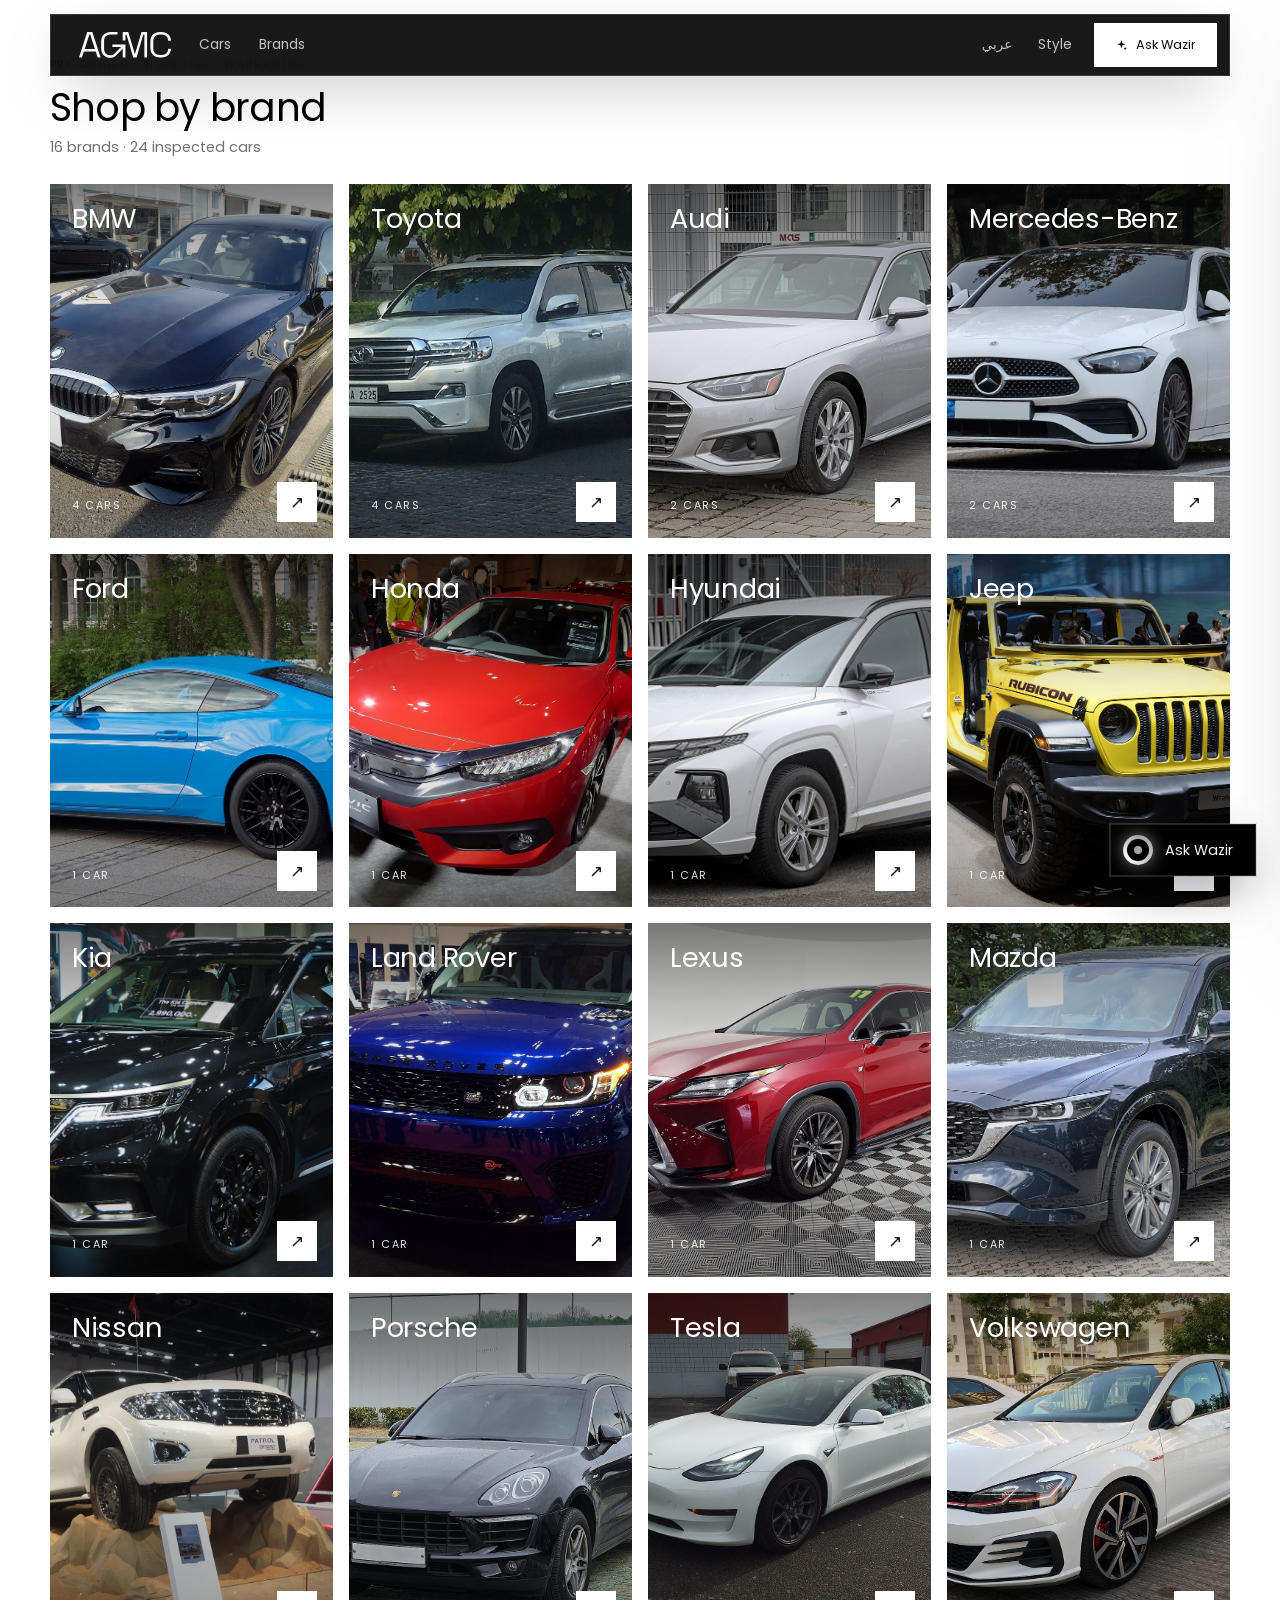
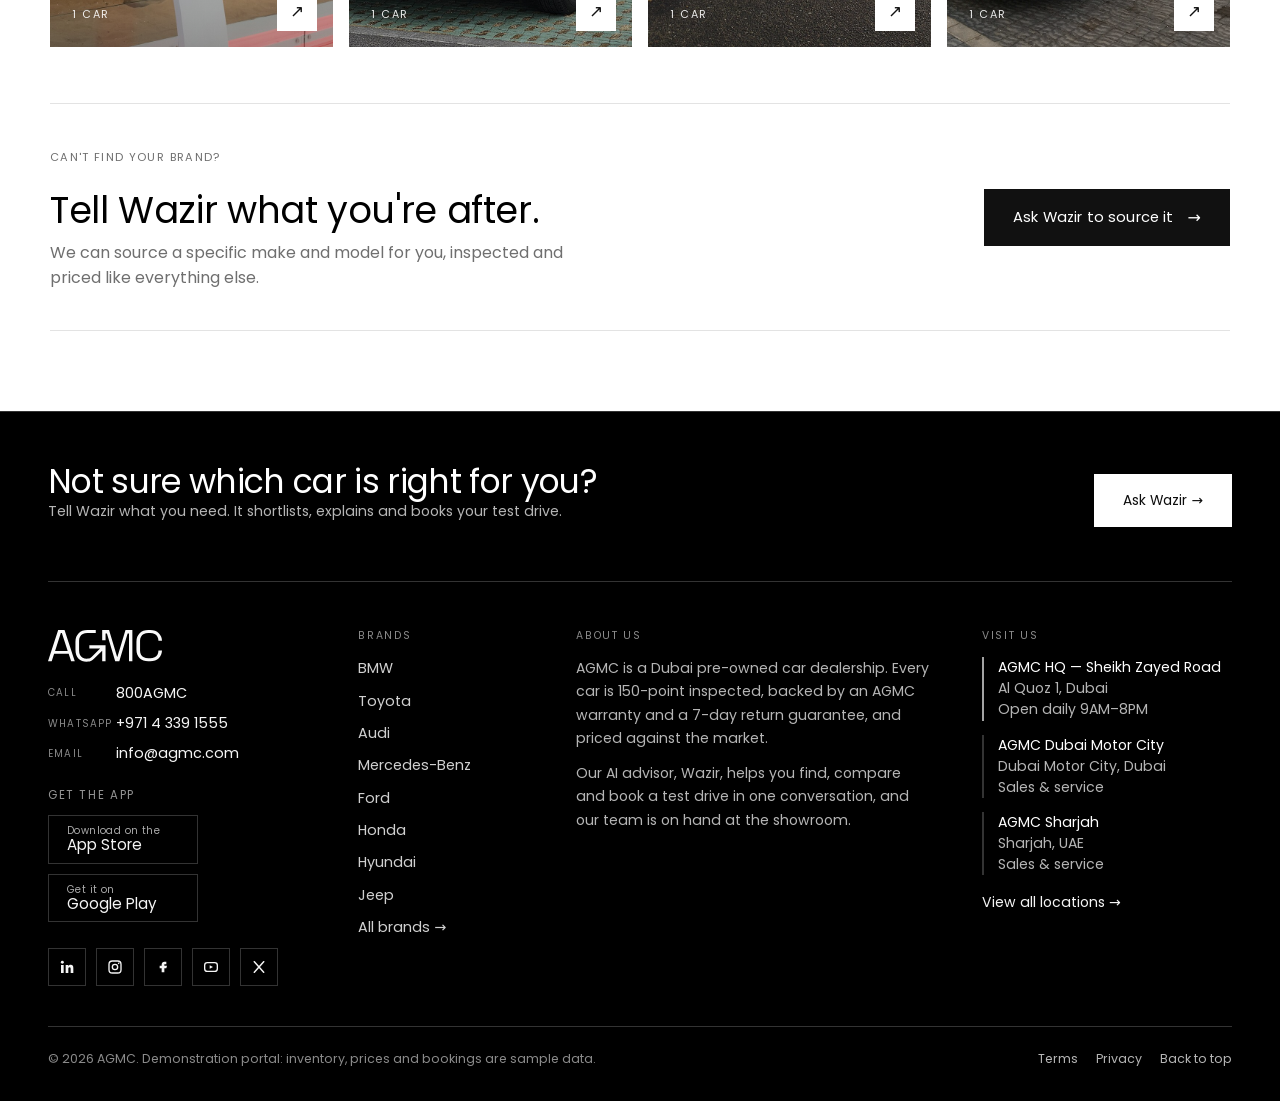
==== commit da64ccbc: "Cars page redesign, Arabic/English, gallery, footer brands + app links, one font style Co-Authored-B" ====
--- a/site/brand.html
+++ b/site/brand.html
@@ -7,14 +7,17 @@
 <link rel="icon" href="data:image/svg+xml,%3Csvg xmlns=%27http://www.w3.org/2000/svg%27 viewBox=%270 0 32 32%27%3E%3Crect width=%2732%27 height=%2732%27 rx=%278%27 fill=%27%23111111%27/%3E%3Cpath d=%27M16 5l2.2 7.2L25.5 14l-7.3 1.8L16 23l-2.2-7.2L6.5 14l7.3-1.8z%27 fill=%27%23e9e3d6%27/%3E%3C/svg%3E">
 <link rel="preconnect" href="https://fonts.googleapis.com">
 <link rel="preconnect" href="https://fonts.gstatic.com" crossorigin>
-<link href="https://fonts.googleapis.com/css2?family=Cormorant+Garamond:ital,wght@0,500;1,500&family=Fraunces:ital,opsz,wght@0,9..144,300;0,9..144,400;1,9..144,300&family=JetBrains+Mono:wght@400;500&family=Manrope:wght@400;500;600;700;800&display=swap" rel="stylesheet">
+<link href="https://fonts.googleapis.com/css2?family=Cormorant+Garamond:ital,wght@0,500;1,500&family=Fraunces:ital,opsz,wght@0,9..144,300;0,9..144,400;1,9..144,300&family=JetBrains+Mono:wght@400;500&family=Manrope:wght@400;500;600;700;800&family=Poppins:ital,wght@0,300;0,400;0,500;0,600;0,700;1,300;1,400&display=swap" rel="stylesheet">
 <link rel="stylesheet" href="styles.css">
 </head>
 <body data-page="brand">
 <main id="brandPage"></main>
 <script src="data.js"></script>
+<script src="i18n-ar.js"></script>
+<script src="i18n.js"></script>
 <script src="core.js"></script>
 <script src="brand.js"></script>
+<script src="agent_ar.js"></script>
 <script src="agent.js"></script>
 </body>
 </html>
--- a/site/styles.css
+++ b/site/styles.css
@@ -9,20 +9,20 @@
   --void: color-mix(in srgb, var(--accent) 90%, #000);            /* deep accent used for the footer and AI surfaces */
   --void-2: color-mix(in srgb, var(--accent) 80%, #fff);
   --void-line: color-mix(in srgb, var(--accent) 72%, #fff);
-  --on-void: #f6f1e6; --on-void-2: color-mix(in srgb, var(--sand) 70%, var(--accent)); --on-void-3: color-mix(in srgb, var(--sand) 42%, var(--accent));
+  --on-void: #f5f5f5; --on-void-2: color-mix(in srgb, var(--sand) 70%, var(--accent)); --on-void-3: color-mix(in srgb, var(--sand) 42%, var(--accent));
   --pos: var(--accent);
   --btn-bg: var(--accent); --btn-ink: #fff;
-  --bg: color-mix(in srgb, var(--sand) 34%, #fffdf8); --bg-alt: color-mix(in srgb, var(--sand) 66%, #fffdf8); --surface: color-mix(in srgb, var(--sand) 10%, #fffefb);
+  --bg: color-mix(in srgb, var(--sand) 34%, #ffffff); --bg-alt: color-mix(in srgb, var(--sand) 66%, #ffffff); --surface: color-mix(in srgb, var(--sand) 10%, #ffffff);
   --ink: color-mix(in srgb, var(--accent) 24%, #0c0a07); --muted: color-mix(in srgb, var(--ink) 56%, var(--sand)); --line: color-mix(in srgb, var(--sand) 84%, #000);
   --radius: 14px; --radius-sm: 10px;
-  --shadow: 0 1px 2px rgba(40,28,10,.07), 0 22px 44px -24px rgba(40,28,10,.4);
-  --font: "Inter", system-ui, sans-serif; --mono: "JetBrains Mono", ui-monospace, Consolas, monospace;
+  --shadow: 0 1px 2px rgba(0,0,0,.07), 0 22px 44px -24px rgba(0,0,0,.4);
+  --font: "Inter", system-ui, sans-serif; --mono: var(--font);
   --font-head: "Inter", system-ui, sans-serif; --head-weight: 600; --head-track: -.035em;
 }
 [data-mode="dark"] {
   --pos: var(--ai); --btn-bg: var(--ai); --btn-ink: var(--hi-ink);
   --bg: color-mix(in srgb, var(--accent) 12%, #060606); --bg-alt: color-mix(in srgb, var(--accent) 18%, #080808); --surface: color-mix(in srgb, var(--accent) 26%, #0b0b0c);
-  --ink: #f1ede4; --muted: color-mix(in srgb, var(--sand) 50%, #77777f); --line: color-mix(in srgb, var(--accent) 50%, #1a1a1e);
+  --ink: #f0f0f0; --muted: color-mix(in srgb, var(--sand) 50%, #77777f); --line: color-mix(in srgb, var(--accent) 50%, #1a1a1e);
   --shadow: 0 1px 2px rgba(0,0,0,.5), 0 22px 44px -24px rgba(0,0,0,.95);
 }[data-radius="sharp"] { --radius: 3px; --radius-sm: 2px; }
 [data-radius="round"] { --radius: 24px; --radius-sm: 16px; }
@@ -343,7 +343,7 @@
 /* =====================================================================
    LUXURY REDESIGN — cinematic hero, glass nav, editorial sections
    ===================================================================== */
-:root { --font: "Manrope", system-ui, sans-serif; --font-display: "Fraunces", "Cormorant Garamond", Georgia, serif; --font-head: var(--font-display); --head-weight: 300; --head-track: -.025em; }
+:root { --font: "Poppins", system-ui, sans-serif; --font-display: "Fraunces", "Cormorant Garamond", Georgia, serif; --font-head: var(--font-display); --head-weight: 300; --head-track: -.025em; }
 [data-font="modern"] { --font-head: var(--font); --head-weight: 600; --head-track: -.035em; }
 [data-font="editorial"] { --font-head: "Cormorant Garamond", Georgia, serif; --head-weight: 500; --head-track: -.01em; }
 h3, h4 { font-family: var(--font); font-weight: 600; letter-spacing: -.02em; }
@@ -380,10 +380,10 @@
 .lux-search { width: min(1000px, 100%); background: rgba(250,248,243,.97); color: #111; border-radius: 24px; padding: 14px 16px 16px; box-shadow: 0 34px 90px -30px rgba(0,0,0,.75); }
 .ls-tabs { display: flex; gap: 6px; margin-bottom: 12px; } .ls-tabs button { border: 0; background: transparent; padding: 8px 15px; border-radius: 99px; font: 600 .8rem var(--font); color: #77715f; cursor: pointer; transition: .2s; } .ls-tabs button:hover { color: #111; } .ls-tabs button.on { background: #111; color: #fff; }
 .ls-ask, .ls-filter { display: none; margin: 0; }
-.ls-ask.on { display: flex; align-items: center; gap: 12px; border: 1px solid #ddd6c6; background: #fff; border-radius: 16px; padding: 6px 6px 6px 18px; }
-.ls-ask .spark-ico { color: #111; font-size: 1.15rem; flex: none; } .ls-ask input { flex: 1; min-width: 0; border: 0; outline: 0; background: none; color: #111; font: 500 1rem var(--font); padding: 13px 0; } .ls-ask input::placeholder { color: #928c78; }
-.ls-filter.on { display: grid; grid-template-columns: repeat(4, 1fr) auto; border: 1px solid #ddd6c6; border-radius: 16px; background: #fff; overflow: hidden; }
-.ls-filter label { display: grid; gap: 3px; padding: 11px 20px; border-right: 1px solid #ebe5d7; font-size: .64rem; font-weight: 700; letter-spacing: .1em; text-transform: uppercase; color: #928c78; }
+.ls-ask.on { display: flex; align-items: center; gap: 12px; border: 1px solid #dcdcdc; background: #fff; border-radius: 16px; padding: 6px 6px 6px 18px; }
+.ls-ask .spark-ico { color: #111; font-size: 1.15rem; flex: none; } .ls-ask input { flex: 1; min-width: 0; border: 0; outline: 0; background: none; color: #111; font: 500 1rem var(--font); padding: 13px 0; } .ls-ask input::placeholder { color: #8a8a8a; }
+.ls-filter.on { display: grid; grid-template-columns: repeat(4, 1fr) auto; border: 1px solid #dcdcdc; border-radius: 16px; background: #fff; overflow: hidden; }
+.ls-filter label { display: grid; gap: 3px; padding: 11px 20px; border-right: 1px solid #ececec; font-size: .64rem; font-weight: 700; letter-spacing: .1em; text-transform: uppercase; color: #8a8a8a; }
 .ls-filter select { border: 0; outline: 0; background: transparent; font: 600 .96rem var(--font); letter-spacing: 0; text-transform: none; color: #111; padding: 2px 0; cursor: pointer; min-width: 0; } .ls-filter select option { color: #111; background: #fff; }
 .ls-go { border: 0; background: #111; color: #fff; font: 700 .92rem var(--font); padding: 0 30px; cursor: pointer; transition: .2s; } .ls-go:hover { background: #2b2b2b; }
 .ls-ask .ls-go { padding: 14px 26px; border-radius: 12px; } .ls-filter .ls-go { padding: 0 38px; }
@@ -422,7 +422,7 @@
 .foot-cta .btn.solid { background: #fff; color: #0d0d0d; border-radius: 99px; }
 
 @media (max-width: 1000px) {
-  .lux-row { grid-template-columns: 1fr; } .lux-side { display: none; } .ls-filter.on { grid-template-columns: 1fr 1fr; } .ls-filter label { border-bottom: 1px solid #ebe5d7; } .ls-filter .ls-go { grid-column: 1 / -1; padding: 16px; }
+  .lux-row { grid-template-columns: 1fr; } .lux-side { display: none; } .ls-filter.on { grid-template-columns: 1fr 1fr; } .ls-filter label { border-bottom: 1px solid #ececec; } .ls-filter .ls-go { grid-column: 1 / -1; padding: 16px; }
   .mosaic { grid-template-columns: 1fr 1fr; grid-template-rows: auto; min-height: 0; } .m-text { grid-column: 1 / -1; grid-row: auto; } .m-photo.big { grid-row: auto; min-height: 320px; } .m-photo.small { min-height: 320px; } .m-dark { grid-column: 1 / -1; }
   .how-steps { grid-template-columns: 1fr 1fr; } .how-steps > div:nth-child(3) { padding-left: 0; border-left: 0; }
 }
@@ -531,16 +531,16 @@
 
 /* cars page */
 body[data-page="cars"] .topbar .bar { background: rgba(14,14,14,.94); }
-.cars-page { padding-top: 124px; } .coll-head .cars-h1 { font-family: var(--display, "Fraunces", serif); font-weight: 300; font-size: clamp(2.3rem, 4.6vw, 3.8rem); margin: 0 0 8px; letter-spacing: -.02em; line-height: 1.05; }
+.cars-page { padding-top: 124px; } .coll-head .cars-h1 { font-family: var(--font-display); font-weight: 300; font-size: clamp(2.3rem, 4.6vw, 3.8rem); margin: 0 0 8px; letter-spacing: -.02em; line-height: 1.05; }
 .car-mosaic { grid-template-columns: minmax(340px, 5fr) 7fr; grid-template-rows: auto; min-height: 640px; }
 .car-mosaic .m-photo.big { grid-row: auto; min-height: 560px; }
 @media (max-width: 1000px) { .car-mosaic { grid-template-columns: 1fr; min-height: 0; } .car-mosaic .m-photo.big { min-height: 340px; } }
 .cars-page .wrap { max-width: 1236px; }
 .cars-layout { display: grid; grid-template-columns: 250px 1fr; gap: 36px; align-items: start; }
-.cars-side { position: sticky; top: 104px; max-height: calc(100vh - 124px); overflow-y: auto; background: var(--card, #fbf9f4); border: 1px solid var(--line); border-radius: 22px; padding: 6px 20px 14px; scrollbar-width: thin; }
+.cars-side { position: sticky; top: 104px; max-height: calc(100vh - 124px); overflow-y: auto; background: var(--card, #fafafa); border: 1px solid var(--line); border-radius: 22px; padding: 6px 20px 14px; scrollbar-width: thin; }
 .cs-head { display: flex; justify-content: space-between; align-items: center; padding: 16px 0 6px; font-size: .95rem; }
 .sg { padding: 14px 0; border-top: 1px solid var(--line); } .cs-head + div .sg:first-child { border-top: 1px solid var(--line); }
-.sg h4 { margin: 0 0 8px; font: 500 .68rem/1 "JetBrains Mono", monospace; letter-spacing: .14em; text-transform: uppercase; color: var(--muted); }
+.sg h4 { margin: 0 0 8px; font: 500 .68rem/1 var(--font); letter-spacing: .14em; text-transform: uppercase; color: var(--muted); }
 .sg button { display: flex; justify-content: space-between; align-items: center; width: 100%; text-align: left; background: none; border: 0; padding: 7px 10px; margin: 0 -10px; border-radius: 10px; font: inherit; font-size: .88rem; color: var(--ink); cursor: pointer; width: calc(100% + 20px); }
 .sg button:hover { background: rgba(0,0,0,.05); } .sg button.on { background: var(--accent, #111); color: #fff; } .sg button small { opacity: .55; font-size: .75rem; }
 .cars-page .grid { gap: 16px; }
@@ -551,7 +551,7 @@
 /* cars sidebar: elegant dropdowns */
 .cars-side { overflow: visible; max-height: none; padding: 8px 20px 20px; }
 .sg { position: relative; padding: 14px 0 0; border-top: 0 !important; }
-.sg-l { display: block; margin: 0 0 7px 2px; font: 500 .66rem/1 "JetBrains Mono", monospace; letter-spacing: .14em; text-transform: uppercase; color: var(--muted); }
+.sg-l { display: block; margin: 0 0 7px 2px; font: 500 .66rem/1 var(--font); letter-spacing: .14em; text-transform: uppercase; color: var(--muted); }
 .sg .sg-btn { display: flex; justify-content: space-between; align-items: center; width: 100%; margin: 0; padding: 13px 16px; border: 1px solid var(--line); border-radius: 999px; background: rgba(255,255,255,.55); font: inherit; font-size: .88rem; color: var(--ink); cursor: pointer; transition: border-color .2s, background .2s; }
 .sg .sg-btn:hover, .sg .sg-btn[aria-expanded="true"] { border-color: var(--ink); background: #fff; } .sg .sg-btn.set { border-color: var(--ink); }
 .sg .sg-btn i { font-style: normal; opacity: .55; transition: transform .2s; } .sg .sg-btn[aria-expanded="true"] i { transform: rotate(180deg); }
@@ -636,8 +636,8 @@
 /* hero browse filters: one soft pill, no grid cells */
 .ls-filter.on { border: 0; border-radius: 999px; background: #fff; overflow: visible; padding: 7px 7px 7px 14px; align-items: center; box-shadow: 0 10px 30px -14px rgba(0,0,0,.25); }
 .ls-filter label { position: relative; border: 0 !important; padding: 8px 22px; border-radius: 999px; transition: background .2s; cursor: pointer; }
-.ls-filter label:hover { background: #f4f0e6; }
-.ls-filter label + label::before { content: ""; position: absolute; left: 0; top: 22%; bottom: 22%; width: 1px; background: #e4ddcd; }
+.ls-filter label:hover { background: #f2f2f2; }
+.ls-filter label + label::before { content: ""; position: absolute; left: 0; top: 22%; bottom: 22%; width: 1px; background: #e2e2e2; }
 .ls-filter label:hover::before, .ls-filter label:hover + label::before { opacity: 0; }
 .ls-filter .ls-go, .ls-filter .ls-go:hover { border-radius: 999px; padding: 17px 40px; margin-left: 8px; }
 @media (max-width: 1000px) { .ls-filter.on { border-radius: 24px; padding: 8px; } .ls-filter label + label::before { display: none; } .ls-filter .ls-go { margin: 6px 0 0; } }
@@ -652,7 +652,7 @@
 .btile::after { content: ""; position: absolute; inset: 0; background: linear-gradient(180deg, rgba(0,0,0,.5), transparent 42%, rgba(0,0,0,.28)); }
 .btile:hover img { transform: scale(1.05); }
 .bt-name { position: absolute; z-index: 1; top: 20px; left: 22px; right: 22px; font: 300 1.7rem/1.1 var(--font-display); letter-spacing: -.01em; }
-.bt-n { position: absolute; z-index: 1; top: auto; bottom: 26px; left: 22px; font: 500 .68rem/1 "JetBrains Mono", monospace; letter-spacing: .14em; text-transform: uppercase; opacity: .9; }
+.bt-n { position: absolute; z-index: 1; top: auto; bottom: 26px; left: 22px; font: 500 .68rem/1 var(--font); letter-spacing: .14em; text-transform: uppercase; opacity: .9; }
 .bt-go { position: absolute; z-index: 1; right: 16px; bottom: 16px; width: 40px; height: 40px; display: grid; place-items: center; background: #fff; color: #111; font-size: 1.05rem; transition: background .25s, color .25s; }
 .btile:hover .bt-go { background: #111; color: #fff; }
 @media (max-width: 1000px) { .brand-tiles { grid-template-columns: 1fr 1fr; } }
@@ -660,9 +660,9 @@
 /* all-brands page */
 .brands-page { padding-top: 124px; } .brands-page .wrap { max-width: 1236px; }
 .brand-tiles.all { margin-top: 8px; }
-.sourcing { display: flex; justify-content: space-between; align-items: center; gap: 32px; margin-top: 72px; padding: 44px 48px; background: #111; color: #f4f0e6; }
+.sourcing { display: flex; justify-content: space-between; align-items: center; gap: 32px; margin-top: 72px; padding: 44px 48px; background: #111; color: #f2f2f2; }
 .sourcing h3 { font: 300 clamp(1.6rem, 3vw, 2.3rem)/1.1 var(--font-display); margin: 10px 0; letter-spacing: -.01em; } .sourcing .muted { color: rgba(244,240,230,.65); margin: 0; max-width: 520px; } .sourcing .kicker { color: rgba(244,240,230,.6); }
-.sourcing .pillbtn.dark { background: #f4f0e6; color: #111; flex: none; } .sourcing .pillbtn.dark b { background: #111; color: #f4f0e6; }
+.sourcing .pillbtn.dark { background: #f2f2f2; color: #111; flex: none; } .sourcing .pillbtn.dark b { background: #111; color: #f2f2f2; }
 @media (max-width: 760px) { .sourcing { flex-direction: column; align-items: flex-start; padding: 32px 24px; } }
 .sourcing { background: none; color: var(--ink); padding: 40px 0; margin-top: 56px; margin-bottom: 24px; border-top: 1px solid var(--line); border-bottom: 1px solid var(--line); }
 .sourcing .muted { color: var(--muted); } .sourcing .kicker { color: var(--muted); }
@@ -677,3 +677,261 @@
 .pillbtn { padding: 15px 28px; gap: 14px; letter-spacing: .01em; }
 .pillbtn b, .pillbtn.dark b, .sourcing .pillbtn.dark b { width: auto; height: auto; background: none !important; color: inherit !important; font-size: 1rem; font-weight: 400; display: inline-block; transition: transform .25s; }
 .pillbtn:hover b { transform: translateX(4px); }
+
+/* Black & White palette: pure neutrals */
+[data-pal="mono"] { --bg: #fff; --bg-alt: #f3f3f3; --surface: #fff; --ink: #000; --muted: #6f6f6f; --line: #e3e3e3; --on-void: #f5f5f5; --on-void-2: #b5b5b5; --on-void-3: #8a8a8a; --void: #000; --void-2: #1a1a1a; --void-line: #333; --btn-bg: #000; }
+[data-pal="mono"] .topbar .bar, [data-pal="mono"] body[data-page] .topbar .bar { background: rgba(0,0,0,.9); }
+[data-pal="mono"] .cars-page .car, [data-pal="mono"] .cars-bar-in { background: #fff; }
+
+/* ===== car page: gallery, tools, ask row, accordion, sticky bar ===== */
+.cp-head { display: flex; justify-content: space-between; align-items: center; gap: 12px; margin-bottom: 6px; } .cp-head .kicker { margin: 0; }
+.cp-tools { display: flex; gap: 6px; }
+.tool { display: inline-flex; align-items: center; gap: 6px; border: 1px solid var(--line); background: transparent; color: var(--ink); font: 600 .74rem var(--font); padding: 7px 11px; cursor: pointer; transition: background .2s, color .2s, border-color .2s; }
+.tool:hover { border-color: var(--ink); } .tool[aria-pressed="true"] { background: var(--ink); color: var(--bg); border-color: var(--ink); } .tool .ic { font-size: .95rem; line-height: 1; }
+.gal-main { position: absolute; inset: 0; width: 100%; height: 100%; padding: 0; border: 0; background: none; cursor: zoom-in; display: block; }
+.gal-main img { width: 100%; height: 100%; object-fit: cover; display: block; }
+.gal figcaption { top: 16px; bottom: auto; z-index: 2; }
+.gal-count { position: absolute; z-index: 2; top: 16px; right: 16px; padding: 9px 13px; background: rgba(12,12,12,.55); backdrop-filter: blur(12px); color: #fff; font: 500 .72rem var(--mono); letter-spacing: .08em; }
+.gal-thumbs { position: absolute; z-index: 2; left: 0; right: 0; bottom: 0; display: flex; gap: 6px; padding: 28px 12px 12px; background: linear-gradient(transparent, rgba(0,0,0,.6)); overflow-x: auto; scrollbar-width: none; }
+.gal-thumbs[hidden], .gal-count[hidden] { display: none; }
+.gal-thumbs button { flex: 0 0 84px; height: 58px; padding: 0; border: 2px solid transparent; background: #222; opacity: .7; cursor: pointer; transition: opacity .2s, border-color .2s; overflow: hidden; }
+.gal-thumbs button:hover { opacity: 1; } .gal-thumbs button.on { border-color: #fff; opacity: 1; }
+.gal-thumbs img { width: 100%; height: 100%; object-fit: cover; display: block; transition: none; } .m-photo:hover .gal-thumbs img { transform: none; }
+.lightbox { position: fixed; inset: 0; z-index: 200; background: rgba(0,0,0,.94); display: grid; place-items: center; padding: 56px 72px; }
+.lightbox[hidden] { display: none; } .lightbox > img { max-width: 100%; max-height: 100%; object-fit: contain; display: block; }
+.lb-x, .lb-nav { position: absolute; background: rgba(255,255,255,.1); border: 1px solid rgba(255,255,255,.25); color: #fff; width: 46px; height: 46px; font-size: 1.1rem; cursor: pointer; transition: background .2s; } .lb-x:hover, .lb-nav:hover { background: rgba(255,255,255,.22); }
+.lb-x { top: 16px; right: 16px; } .lb-nav { top: 50%; transform: translateY(-50%); } .lb-nav.prev { left: 16px; } .lb-nav.next { right: 16px; } .lightbox.single .lb-nav { display: none; }
+.lb-cap { position: absolute; left: 0; right: 0; bottom: 16px; text-align: center; color: rgba(255,255,255,.75); font: 500 .74rem var(--mono); letter-spacing: .1em; }
+body.noscroll { overflow: hidden; }
+.ask-row { margin: 28px 0 8px; } .ask-row .kicker { display: block; margin-bottom: 12px; } .ask-row .ask { display: flex; flex-wrap: wrap; gap: 8px; }
+.acc-list { border-top: 1px solid var(--line); }
+.acc { border-bottom: 1px solid var(--line); } .acc:last-child { border-bottom: 0; }
+.acc summary { display: flex; justify-content: space-between; align-items: center; padding: 20px 32px; cursor: pointer; list-style: none; font: 500 .74rem var(--mono); letter-spacing: .14em; text-transform: uppercase; color: var(--ink); }
+.acc summary::-webkit-details-marker { display: none; }
+.acc summary::after { content: "+"; font: 300 1.5rem/1 var(--font); letter-spacing: 0; color: var(--muted); transition: transform .25s; } .acc[open] summary::after { content: "–"; }
+.acc summary:hover { background: color-mix(in srgb, var(--ink) 3%, transparent); }
+.acc dl { display: grid; grid-template-columns: minmax(130px, auto) 1fr minmax(130px, auto) 1fr; column-gap: 40px; margin: 0; padding: 0 32px 22px; }
+.acc dt, .acc dd { padding: 10px 0; border-top: 1px solid var(--line); font-size: .92rem; } .acc dt { color: var(--muted); } .acc dd { margin: 0; font-weight: 500; }
+.acc .feat { padding: 4px 32px 26px; }
+.stickybar { position: fixed; left: 0; right: 0; bottom: 0; z-index: 50; background: #000; color: #fff; transform: translateY(105%); transition: transform .35s cubic-bezier(.2,.8,.2,1); }
+.stickybar.on { transform: none; }
+.sb-in { max-width: 1236px; margin: 0 auto; padding: 12px 28px; display: flex; align-items: center; justify-content: space-between; gap: 20px; }
+.sb-car { display: flex; flex-direction: column; min-width: 0; } .sb-car b { font-weight: 600; font-size: .95rem; white-space: nowrap; overflow: hidden; text-overflow: ellipsis; } .sb-car span { font: 300 1.3rem/1.2 var(--font-display); }
+.sb-act { display: flex; gap: 10px; align-items: center; margin-right: 150px; } .stickybar .pillbtn { padding: 12px 22px; }
+body.sbar-on .wz-fab { bottom: 84px; }
+@media (max-width: 1000px) { .acc dl { grid-template-columns: minmax(110px, auto) 1fr; } .lightbox { padding: 56px 12px; } .sb-act { margin-right: 0; } }
+@media (max-width: 640px) { .sb-car span { font-size: 1.05rem; } .sb-act .ghost { display: none; } .acc summary, .acc dl, .acc .feat { padding-left: 20px; padding-right: 20px; } }
+.car-mosaic { align-items: stretch; } .car-mosaic .m-photo.big { align-self: stretch; height: auto; }
+@media (min-width: 1001px) { .car-mosaic { grid-template-rows: 1fr; } .car-mosaic .m-text, .car-mosaic .m-photo.big { grid-row: 1; } }
+
+/* ===== round 3: footer about, compact cards, cars page, photo-first car page ===== */
+.foot-grid { grid-template-columns: 1.2fr 1.7fr 1.3fr; }
+.foot-grid .about p { margin: 0 0 12px; max-width: 52ch; line-height: 1.65; }
+@media (max-width: 1000px) { .foot-grid { grid-template-columns: 1fr 1fr; } .foot-grid .about { grid-column: 1 / -1; order: 3; } }
+@media (max-width: 640px) { .foot-grid { grid-template-columns: 1fr; } }
+.car-mosaic { grid-template-columns: 7fr minmax(340px, 5fr); }
+@media (max-width: 1000px) { .car-mosaic { grid-template-columns: 1fr; } }
+/* every car card: shorter, price only */
+.car .car-top { padding-bottom: 4px; } .car .car-foot { padding-top: 6px; }
+/* cars page: compact, two columns, full width */
+.cars-page { padding-top: 100px; }
+.cars-page .coll-head { margin-bottom: 8px; align-items: center; } .cars-page .coll-head p { display: inline; margin: 0 0 0 12px; }
+.coll-head .cars-h1 { font-size: clamp(1.9rem, 3vw, 2.5rem); display: inline-block; margin: 6px 0 0; } .cars-page .coll-head .kicker { display: block; }
+.cars-page .searchpill { max-width: 320px; }
+.cars-page .grid, .cars-page .empty, .cars-page .ai-banner { max-width: none; margin: 0; }
+.cars-page .grid { grid-template-columns: 1fr 1fr !important; gap: 0 40px; }
+.cars-page .car { grid-template-columns: 200px 1fr; grid-template-rows: 1fr auto; padding: 14px 0; min-height: 0; }
+.cars-page .car .car-img { height: 128px; min-height: 0; }
+.cars-page .car .car-top { padding: 4px 0 0 18px; } .cars-page .car .car-top h3 { font-size: 1.2rem; }
+.cars-page .car .car-foot { padding: 0 0 4px 18px; }
+.cars-page .car .car-foot .price { font-size: 1.05rem; }
+@media (max-width: 1100px) { .cars-page .grid { grid-template-columns: 1fr !important; } }
+@media (max-width: 560px) { .cars-page .car { grid-template-columns: 130px 1fr; } .cars-page .car .car-img { height: 100px; } }
+
+/* ===== Arabic / RTL ===== */
+[lang="ar"] { --font: "IBM Plex Sans Arabic", "Poppins", system-ui, sans-serif; --font-display: "Amiri", "Fraunces", Georgia, serif; --font-head: var(--font-display); --head-weight: 400; --head-track: 0; --mono: "IBM Plex Sans Arabic", var(--font); }
+[dir="rtl"] *, [dir="rtl"] *::before, [dir="rtl"] *::after { letter-spacing: 0 !important; }
+[dir="rtl"] em, [dir="rtl"] i { font-style: normal; }
+[dir="rtl"] .kicker, [dir="rtl"] .bt-n, [dir="rtl"] .make, [dir="rtl"] .sg-l, [dir="rtl"] .acc summary, [dir="rtl"] .gal-count { text-transform: none; }
+[dir="rtl"] .lux-h1, [dir="rtl"] .cp-title, [dir="rtl"] .cars-h1, [dir="rtl"] h1, [dir="rtl"] h2, [dir="rtl"] h3 { line-height: 1.25; }
+[dir="rtl"] .lux-h1 { font-size: clamp(2.6rem, 5.6vw, 4.8rem); }
+[dir="rtl"] .lux-shade { background: linear-gradient(180deg, rgba(8,8,8,.42) 0%, rgba(8,8,8,.04) 30%, rgba(8,8,8,.1) 55%, rgba(8,8,8,.72) 100%), linear-gradient(270deg, rgba(8,8,8,.4), transparent 55%); }
+/* absolutely positioned bits that were anchored left/right */
+[dir="rtl"] .bt-name { left: 22px; right: 22px; text-align: right; } [dir="rtl"] .bt-n { left: auto; right: 22px; } [dir="rtl"] .bt-go { right: auto; left: 16px; }
+[dir="rtl"] .m-photo figcaption { left: auto; right: 16px; } [dir="rtl"] .gal figcaption { right: 16px; } [dir="rtl"] .gal-count { right: auto; left: 16px; }
+[dir="rtl"] .car .chip { left: auto; right: 12px; } [dir="rtl"] .car-img .chip.deal { right: 12px; left: auto; }
+[dir="rtl"] .lb-x { right: auto; left: 16px; } [dir="rtl"] .lb-nav.prev { left: auto; right: 16px; } [dir="rtl"] .lb-nav.next { right: auto; left: 16px; }
+[dir="rtl"] .sb-act { margin-right: 0; margin-left: 150px; }
+[dir="rtl"] .cars-page .car .car-top, [dir="rtl"] .cars-page .car .car-foot { padding-left: 0; padding-right: 18px; }
+[dir="rtl"] .pillbtn:hover b { transform: translateX(-4px); }
+[dir="rtl"] .cars-bar .sg .sg-btn, [dir="rtl"] .cars-bar .sg .sg-btn:not(.set) { padding: 16px 0 16px 28px; }
+[dir="rtl"] .cars-bar .sg:last-child { margin-left: 0; margin-right: auto; } [dir="rtl"] .cars-bar .sg:last-child .menu { right: auto; left: 0; }
+[dir="rtl"] .acc dd { text-align: right; }
+[dir="rtl"] .searchpill input { text-align: right; }
+.tbtn#btnLang { font-weight: 700; }
+[dir="rtl"] .cp-title { direction: ltr; text-align: right; unicode-bidi: plaintext; }
+[dir="rtl"] .contact a { direction: ltr; unicode-bidi: isolate; text-align: right; }
+[dir="rtl"] .wz-compose input { text-align: right; }
+
+/* body font: Poppins (simple geometric sans) */
+:root { --font: "Poppins", system-ui, sans-serif; --mono: var(--font); }
+html:not([lang="ar"]) body { font-family: var(--font); }
+.lux-h1, .pillbtn, .tool { font-family: var(--font); }
+html[lang="ar"] { --font: "IBM Plex Sans Arabic", "Poppins", system-ui, sans-serif; --mono: var(--font); }
+
+/* ===== cars page v4: title + filters on one row, only the filters stick, one car per row ===== */
+.cars-grid { display: grid; grid-template-columns: auto 1fr; column-gap: 48px; align-items: start; }
+.cars-title { grid-column: 1; grid-row: 1; padding-top: 6px; }
+.cars-title .kicker { display: block; } .cars-title .cars-h1 { margin: 6px 0 0; } .cars-title p { margin: 4px 0 0; display: block !important; }
+.cars-bar { grid-column: 2; grid-row: 1 / span 2; position: sticky; top: 84px; align-self: start; margin: 28px 0 0; padding: 0; min-width: 0; }
+.cars-grid .cars-bar-in { gap: 18px; }
+.cars-grid .cars-bar #ddRow { flex: 1; min-width: 0; }
+.cars-grid .searchpill { flex: 0 0 200px; margin: 0; padding: 8px 14px; }
+.cars-list { grid-column: 1 / -1; grid-row: 2; margin-top: 8px; }
+.cars-page .grid, .cars-page .grid[id] { grid-template-columns: 1fr !important; gap: 0; max-width: none; }
+.cars-page .car { grid-template-columns: 220px 1fr; padding: 16px 0; }
+.cars-page .car .car-img { height: 138px; }
+.cars-page .car .car-top { padding: 6px 0 0 24px; } .cars-page .car .car-foot { padding: 0 0 6px 24px; }
+@media (max-width: 1100px) {
+  .cars-grid { grid-template-columns: 1fr; }
+  .cars-title, .cars-bar, .cars-list { grid-column: 1; }
+  .cars-bar { grid-row: 2 / span 2; margin-top: 12px; } .cars-list { grid-row: 3; }
+}
+[dir="rtl"] .cars-page .car .car-top, [dir="rtl"] .cars-page .car .car-foot { padding-left: 0; padding-right: 24px; }
+.cars-grid .cars-bar.stuck::before { left: -100vw; right: -100vw; width: auto; top: -90px; }
+
+/* fixes: cars heading, brands header, price alignment */
+.cars-title .cars-h1 { font-family: var(--font-display); font-weight: 300; font-size: clamp(1.8rem, 2.4vw, 2.2rem); letter-spacing: -.02em; line-height: 1.1; margin: 6px 0 0; }
+.cars-title .muted, .cars-title p { font-size: .85rem; }
+.cars-page .car .car-foot { margin: 0; }
+.cars-grid .searchpill { margin-left: 8px; }
+.brands-page .coll-head .kicker { display: block; }
+.brands-page .coll-head .cars-h1 { display: block; font-family: var(--font-display); font-weight: 300; font-size: clamp(1.9rem, 3vw, 2.5rem); margin: 6px 0 0; letter-spacing: -.02em; line-height: 1.1; }
+.brands-page .coll-head p { display: block; margin: 6px 0 0; }
+
+/* cars header: heading and filters share one centred line */
+.cars-title { display: flex; align-items: center; gap: 14px; height: 60px; padding: 0; }
+.cars-title .cars-h1 { margin: 0; white-space: nowrap; } .cars-title p { margin: 0; white-space: nowrap; }
+.cars-bar { margin: 0; }
+.cars-grid .cars-bar-in { height: 60px; align-items: center; padding-bottom: 0; }
+.cars-grid .cars-bar #ddRow { align-items: center; }
+.cars-grid .cars-bar .sg .sg-btn, .cars-grid .cars-bar .sg .sg-btn:not(.set) { padding-top: 0; padding-bottom: 0; height: 60px; }
+.cars-grid .searchpill { margin-top: 0; margin-bottom: 0; }
+/* cars header: count under the heading, both centred on the filter row */
+.cars-title { flex-direction: column; align-items: flex-start; justify-content: center; gap: 3px; height: 60px; }
+.cars-title .cars-h1 { line-height: 1; }
+.cars-title p, .cars-title .muted { font-size: .8rem; line-height: 1; }
+[dir="rtl"] .cars-title { align-items: flex-start; }
+
+/* one typeface everywhere: Poppins (Arabic pages: IBM Plex Sans Arabic), headlines included */
+html, html[data-font], html[lang="ar"] { --font-display: var(--font); --font-head: var(--font); --mono: var(--font); }
+html:not([lang="ar"]) { --head-weight: 400; }
+h1, h2, h3, h4, .lux-h1, .cp-title, .cars-h1, .bt-name, .cp-price, .sb-car span, .sourcing h3, .m-dark h3 { font-family: var(--font) !important; }
+
+/* cars filter row: wrap instead of overlapping when labels get long */
+.cars-grid .cars-bar-in { height: auto; min-height: 60px; flex-wrap: wrap; }
+.cars-grid .cars-bar #ddRow { flex: 1 1 380px; flex-wrap: wrap; min-width: 0; }
+.cars-grid .cars-bar .sg { flex: 0 0 auto; }
+.cars-grid .cars-bar .sg .sg-btn, .cars-grid .cars-bar .sg .sg-btn:not(.set) { height: 60px; white-space: nowrap; }
+.cars-grid .cars-bar .sg:last-child { margin-left: 0; }
+.cars-grid .searchpill { flex: 0 0 200px; }
+.cars-grid #btnClearAll { white-space: nowrap; }
+.cars-grid { grid-template-rows: var(--bar-h, 60px) auto; }
+.cars-title { align-self: start; }
+.cars-grid .searchpill { height: 44px; align-self: center; margin-top: 8px; margin-bottom: 8px; }
+.cars-grid #btnClearAll { align-self: center; }
+@media (max-width: 1100px) { .cars-grid { grid-template-rows: auto var(--bar-h, 60px) auto; } }
+
+/* shorter car cards on the home page, brand pages and "similar cars" */
+.grid .car .car-img .photo { aspect-ratio: 2 / 1; }
+.cars-page .grid .car .car-img .photo { aspect-ratio: auto; }
+.grid .car .car-top { padding-top: 12px; } .grid .car .car-top h3 { margin: 3px 0 4px; font-size: 1.15rem; }
+.grid .car .car-foot { margin-top: 6px; padding: 10px 0 14px; }
+.cars-page .grid .car .car-top { padding-top: 6px; } .cars-page .grid .car .car-foot { padding: 0 0 6px 24px; margin: 0; }
+[dir="rtl"] .cars-page .grid .car .car-foot { padding: 0 24px 6px 0; }
+
+/* ===== round 5 ===== */
+/* footer: brands column + app badges */
+.foot-grid { grid-template-columns: 1.1fr 1.5fr .8fr 1.2fr; }
+.brands-list a { color: inherit; opacity: .85; } .brands-list a:hover { opacity: 1; }
+.apps { display: flex; flex-wrap: wrap; align-items: center; gap: 10px; margin-top: 22px; } .apps-l { width: 100%; font-size: .72rem; letter-spacing: .14em; text-transform: uppercase; opacity: .6; }
+.appbtn { display: inline-flex; flex-direction: column; justify-content: center; min-width: 150px; padding: 9px 18px; border: 1px solid var(--void-line); color: #fff; line-height: 1.15; font-weight: 600; font-size: .95rem; transition: background .2s, border-color .2s; }
+.appbtn small { font-size: .62rem; font-weight: 400; opacity: .7; letter-spacing: .04em; } .appbtn:hover { background: rgba(255,255,255,.1); border-color: #fff; }
+@media (max-width: 1000px) { .foot-grid { grid-template-columns: 1fr 1fr; } .foot-grid .about { grid-column: 1 / -1; order: 5; } }
+/* tighter vertical rhythm on the home page */
+.section { padding: 56px 0; }
+#story { padding-bottom: 8px; } #brands { padding-top: 40px; padding-bottom: 8px; }
+/* car models never italic */
+.cp-title em, .car-top h3 em, .wz-car em { font-style: normal; }
+/* "What Wazir noticed" pops: dark card */
+.take-card { background: #000; color: #fff; border-color: #000; margin-top: 28px; }
+.take-card .kicker, .take-card .muted, .take-card > p { color: rgba(255,255,255,.65); }
+.take-card h2, .take-card h4 { color: #fff; }
+.take-card .take-cols { border-top-color: rgba(255,255,255,.18); }
+.take-card li { color: rgba(255,255,255,.88); } .take-card li::marker { color: #fff; }
+
+/* home page car cards: full-bleed photo, name + price overlaid, square arrow (matches the brand tiles) */
+#inventory:not(.cars-page) .grid { grid-template-columns: repeat(3, 1fr); gap: 16px; }
+#inventory:not(.cars-page) .grid .car { position: relative; display: block; aspect-ratio: 4 / 3; padding: 0; overflow: hidden; border: 0; background: #111; color: #fff; box-shadow: none; }
+#inventory:not(.cars-page) .grid .car .car-img { position: absolute; inset: 0; padding: 0; height: 100%; }
+#inventory:not(.cars-page) .grid .car .car-img .photo { position: absolute; inset: 0; height: 100%; aspect-ratio: auto; border-radius: 0; }
+#inventory:not(.cars-page) .grid .car .car-img img { transition: transform .7s cubic-bezier(.2,.7,.2,1); }
+#inventory:not(.cars-page) .grid .car:hover .car-img img { transform: scale(1.05); }
+#inventory:not(.cars-page) .grid .car .car-img::after { display: block; content: ""; position: absolute; inset: 0; z-index: 1; pointer-events: none; background: linear-gradient(180deg, rgba(0,0,0,.28) 0%, transparent 32%, transparent 48%, rgba(0,0,0,.78) 100%); }
+#inventory:not(.cars-page) .grid .car .chip { z-index: 3; }
+#inventory:not(.cars-page) .grid .car .car-top { position: absolute; z-index: 3; left: 22px; right: 22px; bottom: 58px; padding: 0; }
+#inventory:not(.cars-page) .grid .car .car-top .make { color: rgba(255,255,255,.8); font-size: .7rem; }
+#inventory:not(.cars-page) .grid .car .car-top h3 { color: #fff; font-size: 1.35rem; margin: 4px 0 0; }
+#inventory:not(.cars-page) .grid .car .car-foot { position: absolute; z-index: 3; left: 22px; right: 16px; bottom: 16px; margin: 0; padding: 0; border: 0; display: flex; align-items: center; justify-content: space-between; }
+#inventory:not(.cars-page) .grid .car .price { color: #fff; font-size: 1.1rem; font-weight: 600; }
+#inventory:not(.cars-page) .grid .car .go { width: 38px; height: 38px; padding: 0; display: grid; place-items: center; background: #fff; color: #111; border: 0; font-size: 0; transition: background .25s, color .25s; }
+#inventory:not(.cars-page) .grid .car .go::before { content: "↗"; font-size: 1rem; }
+#inventory:not(.cars-page) .grid .car:hover .go { background: #111; color: #fff; }
+[dir="rtl"] #inventory:not(.cars-page) .grid .car .car-top { left: 22px; right: 22px; text-align: right; }
+[dir="rtl"] #inventory:not(.cars-page) .grid .car .car-foot { left: 16px; right: 22px; }
+[dir="rtl"] #inventory:not(.cars-page) .grid .car .go::before { content: "↖"; }
+@media (max-width: 1000px) { #inventory:not(.cars-page) .grid { grid-template-columns: 1fr 1fr; } }
+@media (max-width: 560px) { #inventory:not(.cars-page) .grid { grid-template-columns: 1fr; } #inventory:not(.cars-page) .grid .car { aspect-ratio: 16 / 11; } }
+.appbtn small { display: block; }
+.car-mosaic .cp-title { font-size: clamp(1.7rem, 2.3vw, 2.15rem); line-height: 1.12; }
+
+/* footer: columns sized to their content, no big gaps */
+.foot-grid { grid-template-columns: minmax(230px, 1.1fr) 170px minmax(280px, 1.5fr) minmax(250px, 1fr); gap: 48px; }
+.foot-grid .about p { max-width: none; }
+.apps { margin-bottom: 26px; }
+@media (max-width: 1000px) { .foot-grid { grid-template-columns: 1fr 1fr; gap: 36px; } }
+@media (max-width: 640px) { .foot-grid { grid-template-columns: 1fr; } }
+
+/* ===== home: feature rows (alternating photo side) ===== */
+.rc-list { display: flex; flex-direction: column; gap: 20px; }
+.rc { display: grid; grid-template-columns: 7fr 5fr; min-height: 340px; background: var(--surface); border: 1px solid var(--line); color: var(--ink); overflow: hidden; }
+.rc:nth-child(even) { grid-template-columns: 5fr 7fr; } .rc:nth-child(even) .rc-img { order: 2; }
+.rc-img { position: relative; min-height: 340px; background: var(--bg-alt); overflow: hidden; }
+.rc-img .photo { position: absolute; inset: 0; height: 100%; aspect-ratio: auto; border-radius: 0; }
+.rc-img img { transition: transform .9s cubic-bezier(.2,.7,.2,1); } .rc:hover .rc-img img { transform: scale(1.04); }
+.rc-img .chip { top: 16px; left: 16px; z-index: 3; } [dir="rtl"] .rc-img .chip { left: auto; right: 16px; }
+.rc-body { display: flex; flex-direction: column; justify-content: center; gap: 10px; padding: 40px 48px; }
+.rc-body .make { font-size: .72rem; letter-spacing: .14em; text-transform: uppercase; color: var(--muted); }
+.rc-body h3 { margin: 0; font-size: clamp(1.7rem, 2.6vw, 2.4rem); font-weight: 400; letter-spacing: -.02em; line-height: 1.1; }
+.rc-line { margin: 6px 0 0; color: var(--ink); font-size: .95rem; } .rc-blurb { margin: 0; color: var(--muted); font-size: .92rem; max-width: 40ch; line-height: 1.6; }
+.rc-foot { display: flex; align-items: center; justify-content: space-between; gap: 16px; margin-top: 20px; padding-top: 20px; border-top: 1px solid var(--line); }
+.rc-foot .price { font-size: 1.5rem; font-weight: 600; letter-spacing: -.01em; }
+.rc-go { display: inline-block; padding: 14px 24px; background: #000; color: #fff; font-weight: 600; font-size: .88rem; transition: background .25s, color .25s; border: 1px solid #000; }
+.rc:hover .rc-go { background: #fff; color: #000; }
+@media (max-width: 820px) { .rc, .rc:nth-child(even) { grid-template-columns: 1fr; } .rc:nth-child(even) .rc-img { order: 0; } .rc-img { min-height: 240px; } .rc-body { padding: 26px 22px; } }
+
+/* cars page: the title + count stay pinned beside the filters */
+.cars-grid .cars-title { position: sticky; top: 84px; z-index: 41; grid-row: 1 / span 2; align-self: start; }
+@media (max-width: 1100px) { .cars-grid .cars-title { position: static; grid-row: 1; } }
+
+/* only the filters stick; once stuck they take the full width and show a compact "All cars · 24" label */
+.cars-grid .cars-title { position: static; z-index: auto; grid-row: 1; }
+.bar-title { display: none; align-items: baseline; gap: 10px; padding-right: 22px; margin-right: 6px; border-right: 1px solid var(--line); white-space: nowrap; align-self: center; }
+.bar-title b { font-weight: 500; font-size: 1.1rem; letter-spacing: -.01em; } .bar-title small { color: var(--muted); font-size: .8rem; }
+.cars-grid .cars-bar.stuck { grid-column: 1 / -1; }
+.cars-grid .cars-bar.stuck .bar-title { display: flex; }
+[dir="rtl"] .bar-title { padding-right: 0; margin-right: 0; padding-left: 22px; margin-left: 6px; border-right: 0; border-left: 1px solid var(--line); }
+
+/* one font style everywhere: regular weight, never bold, never italic */
+*, *::before, *::after { font-weight: 400 !important; font-style: normal !important; }
+b, strong, em, i, h1, h2, h3, h4, h5, h6, th, dt, dd, summary, button, label { font-weight: 400 !important; font-style: normal !important; }
